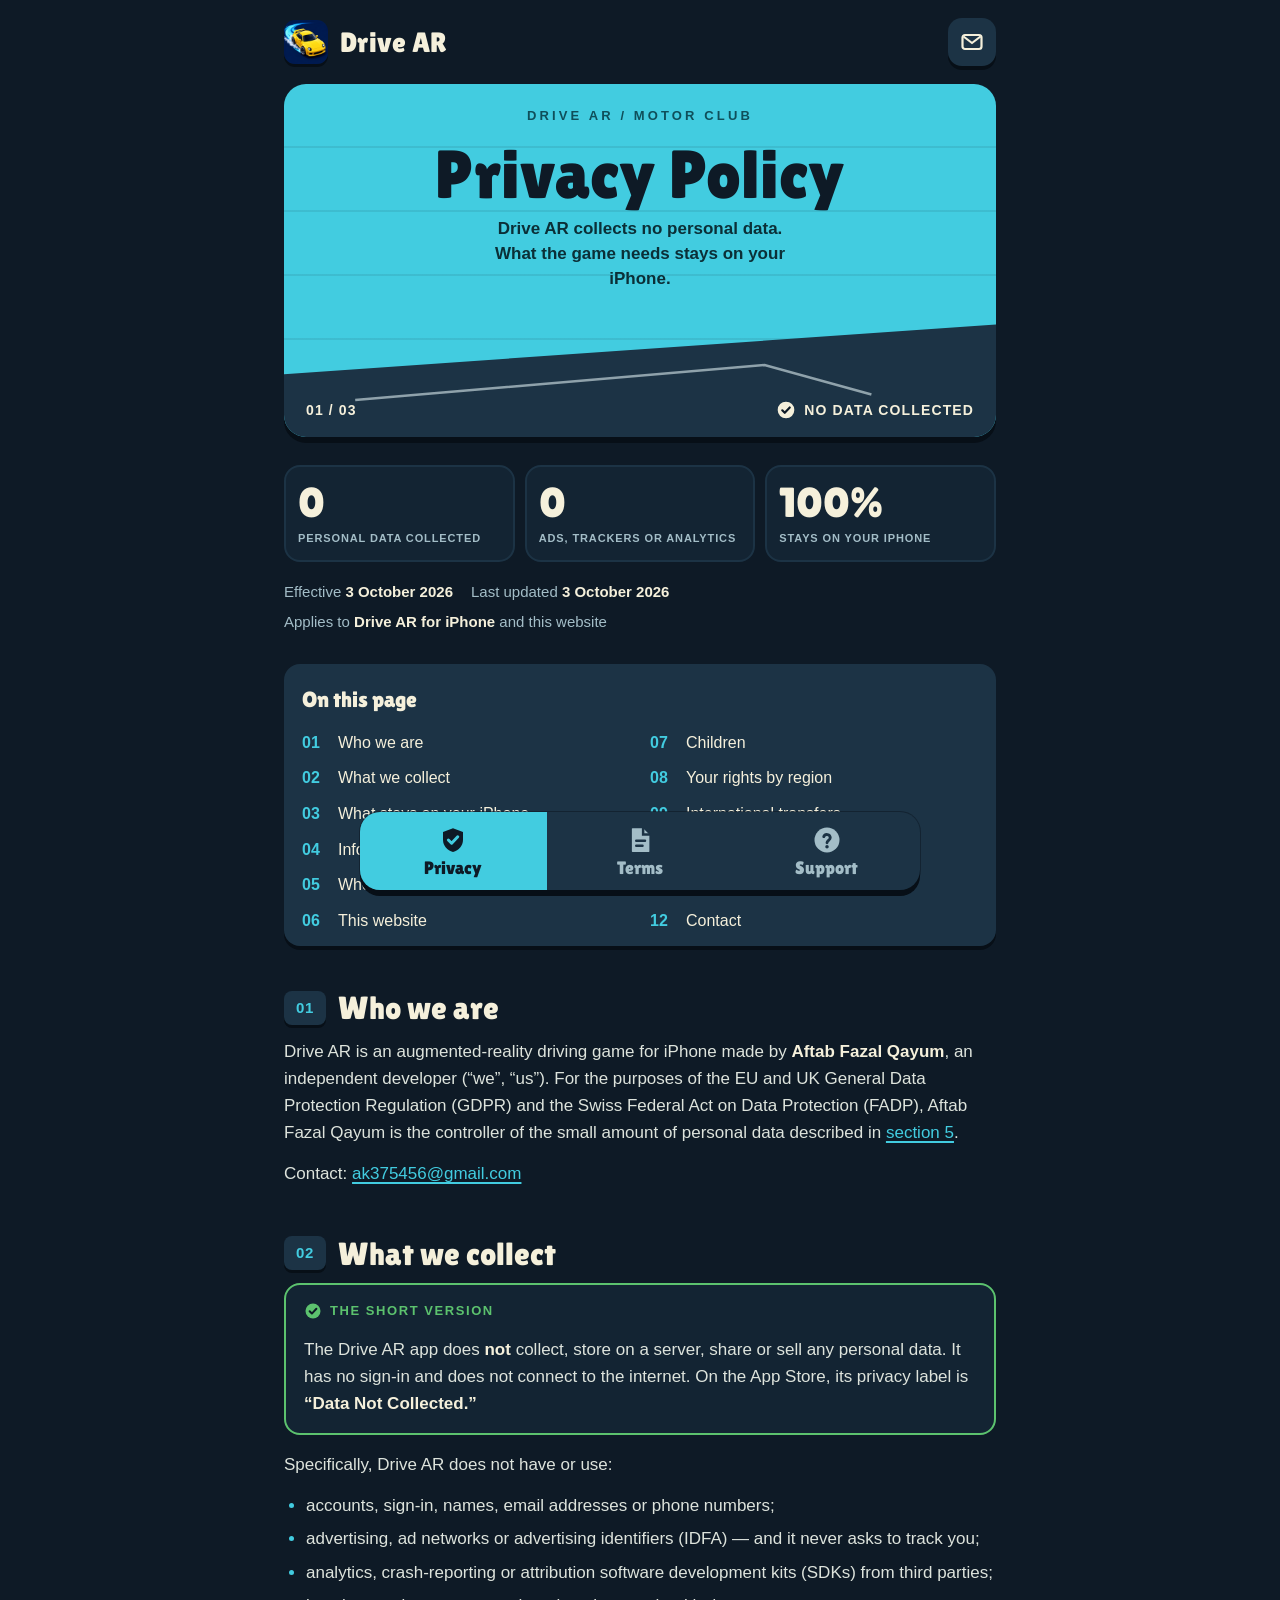
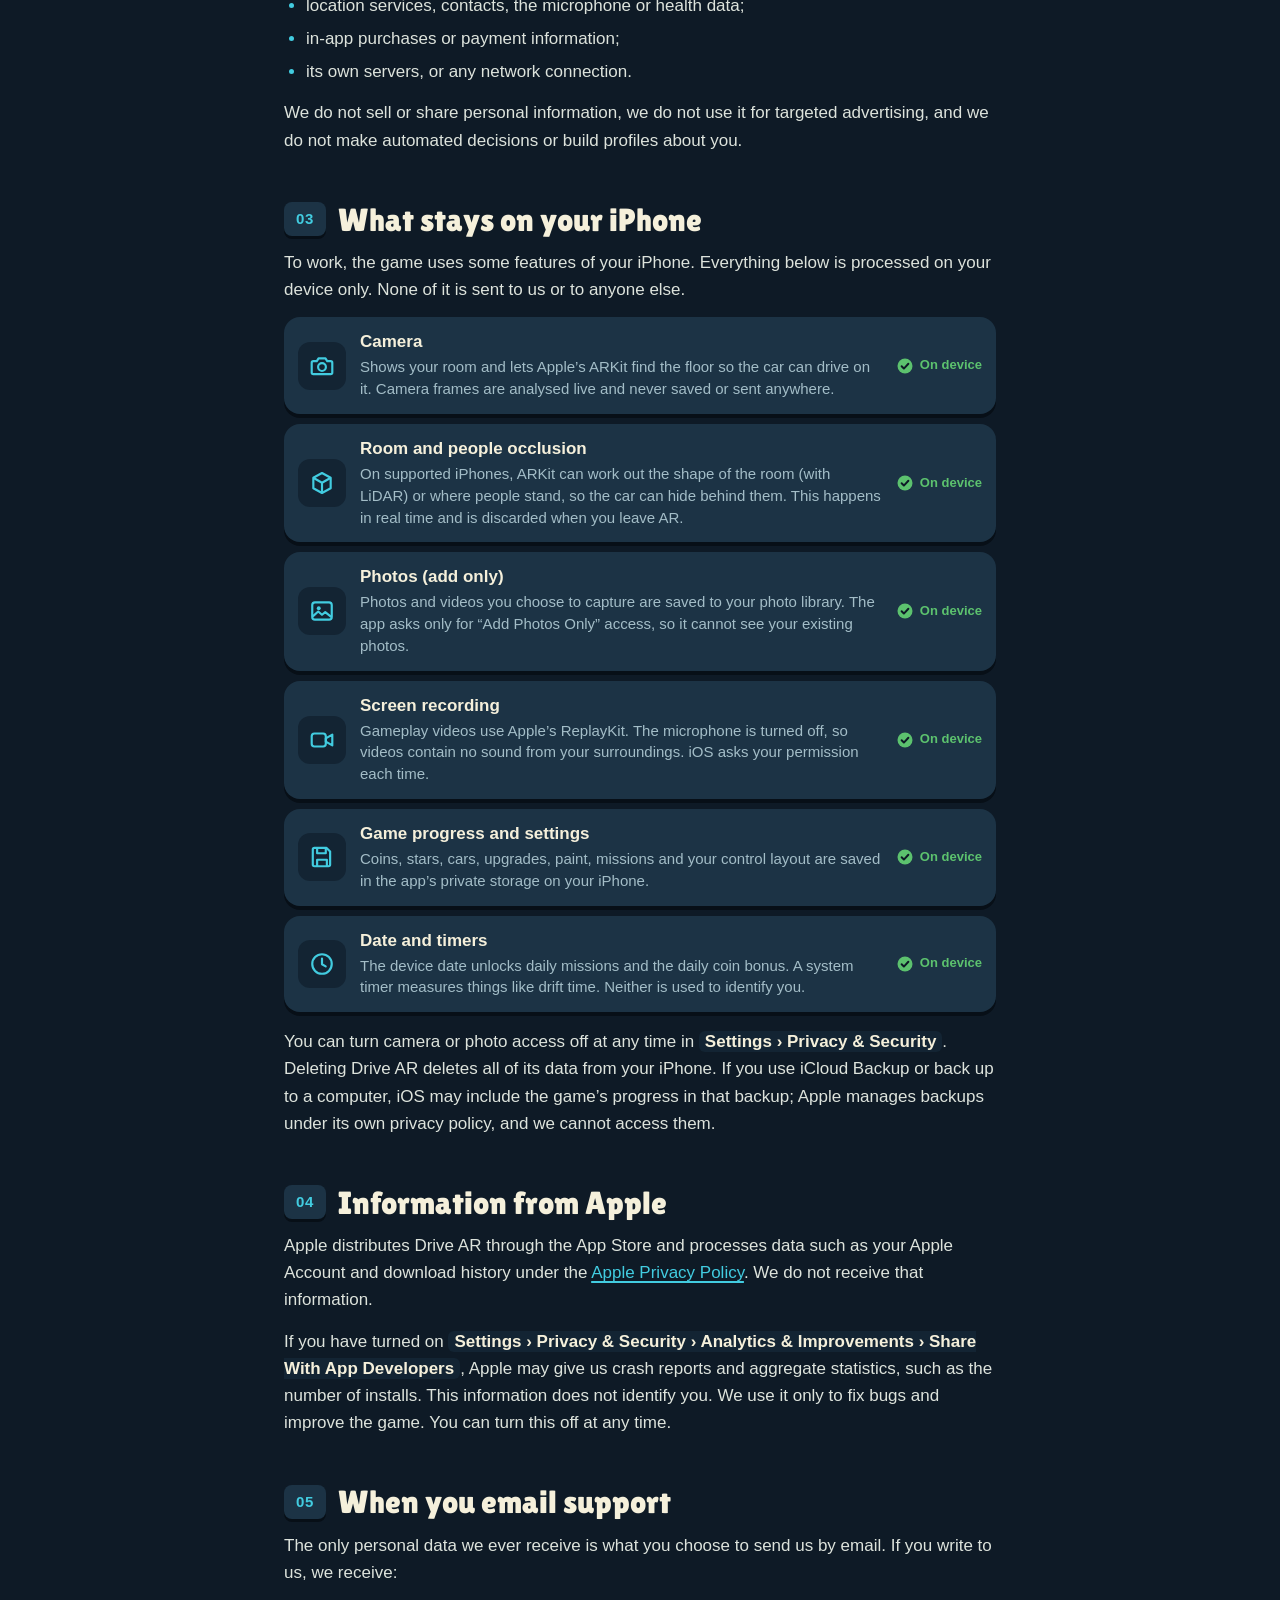
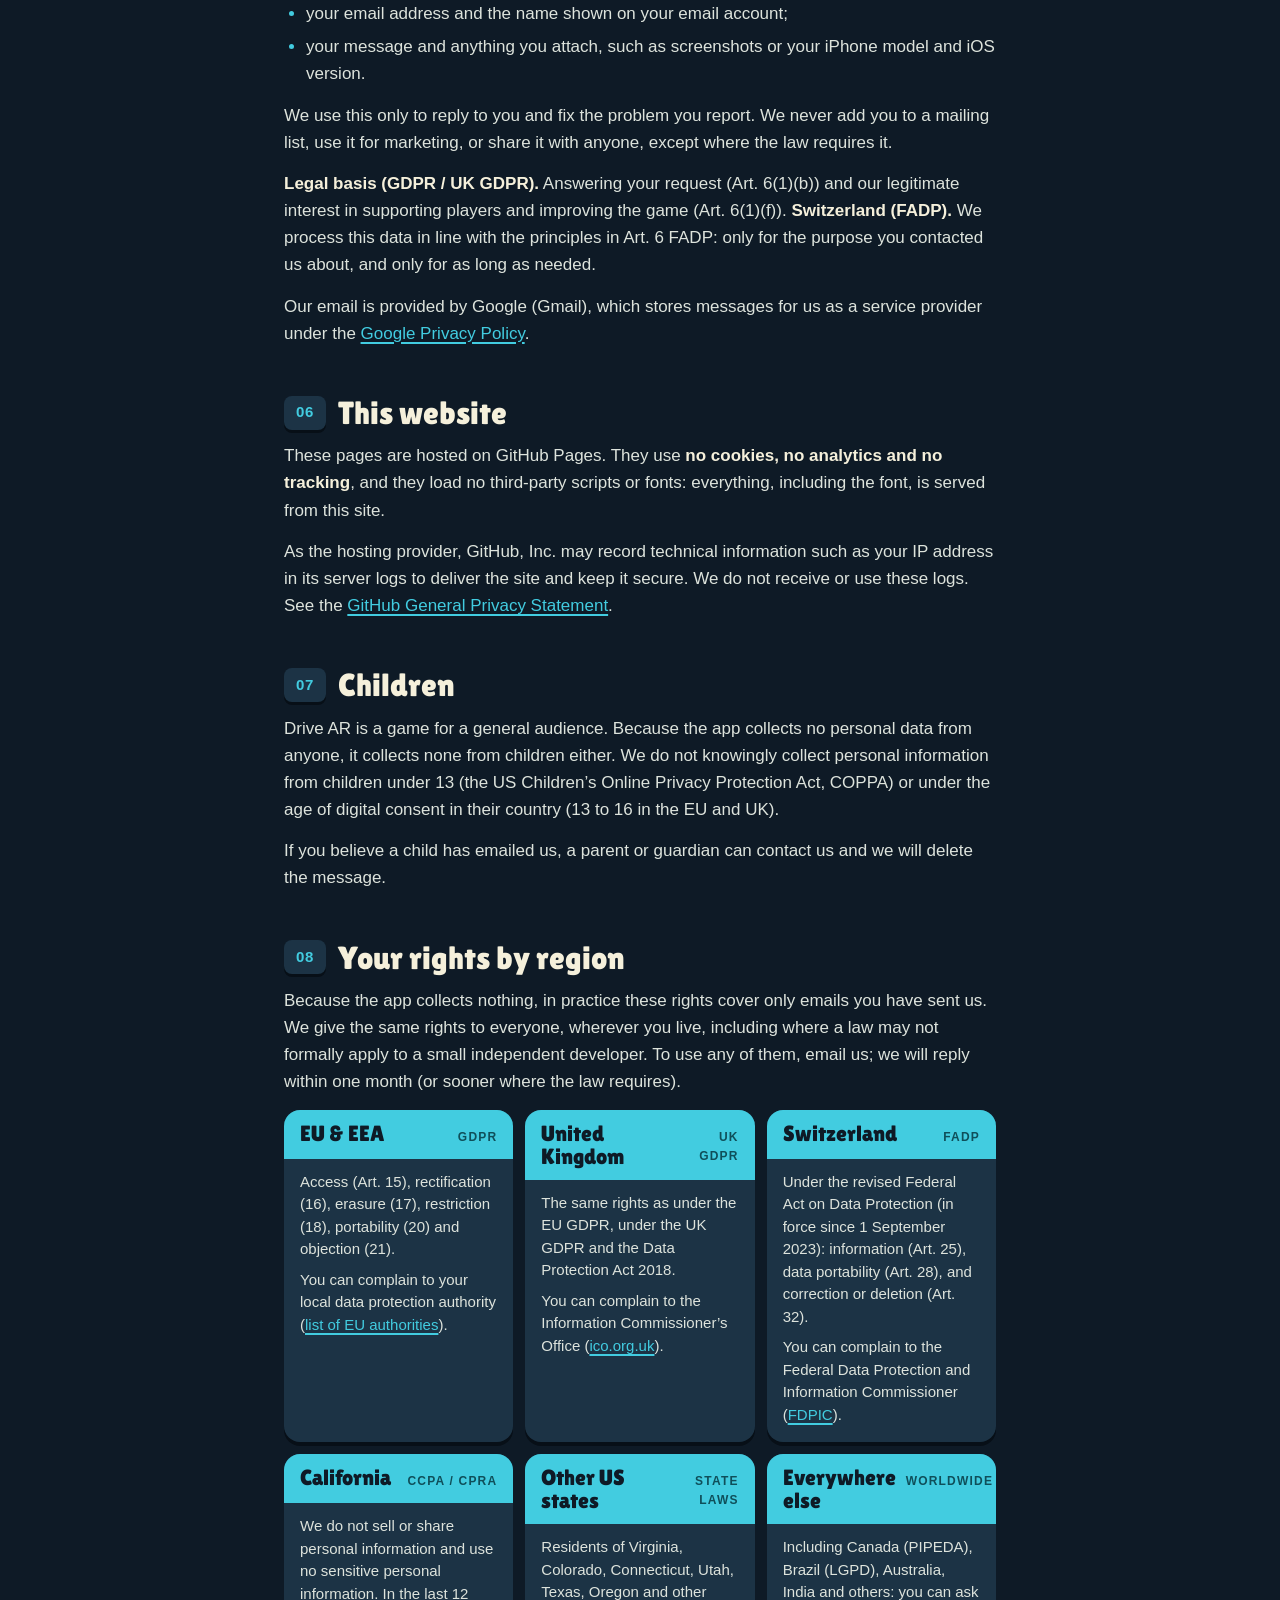
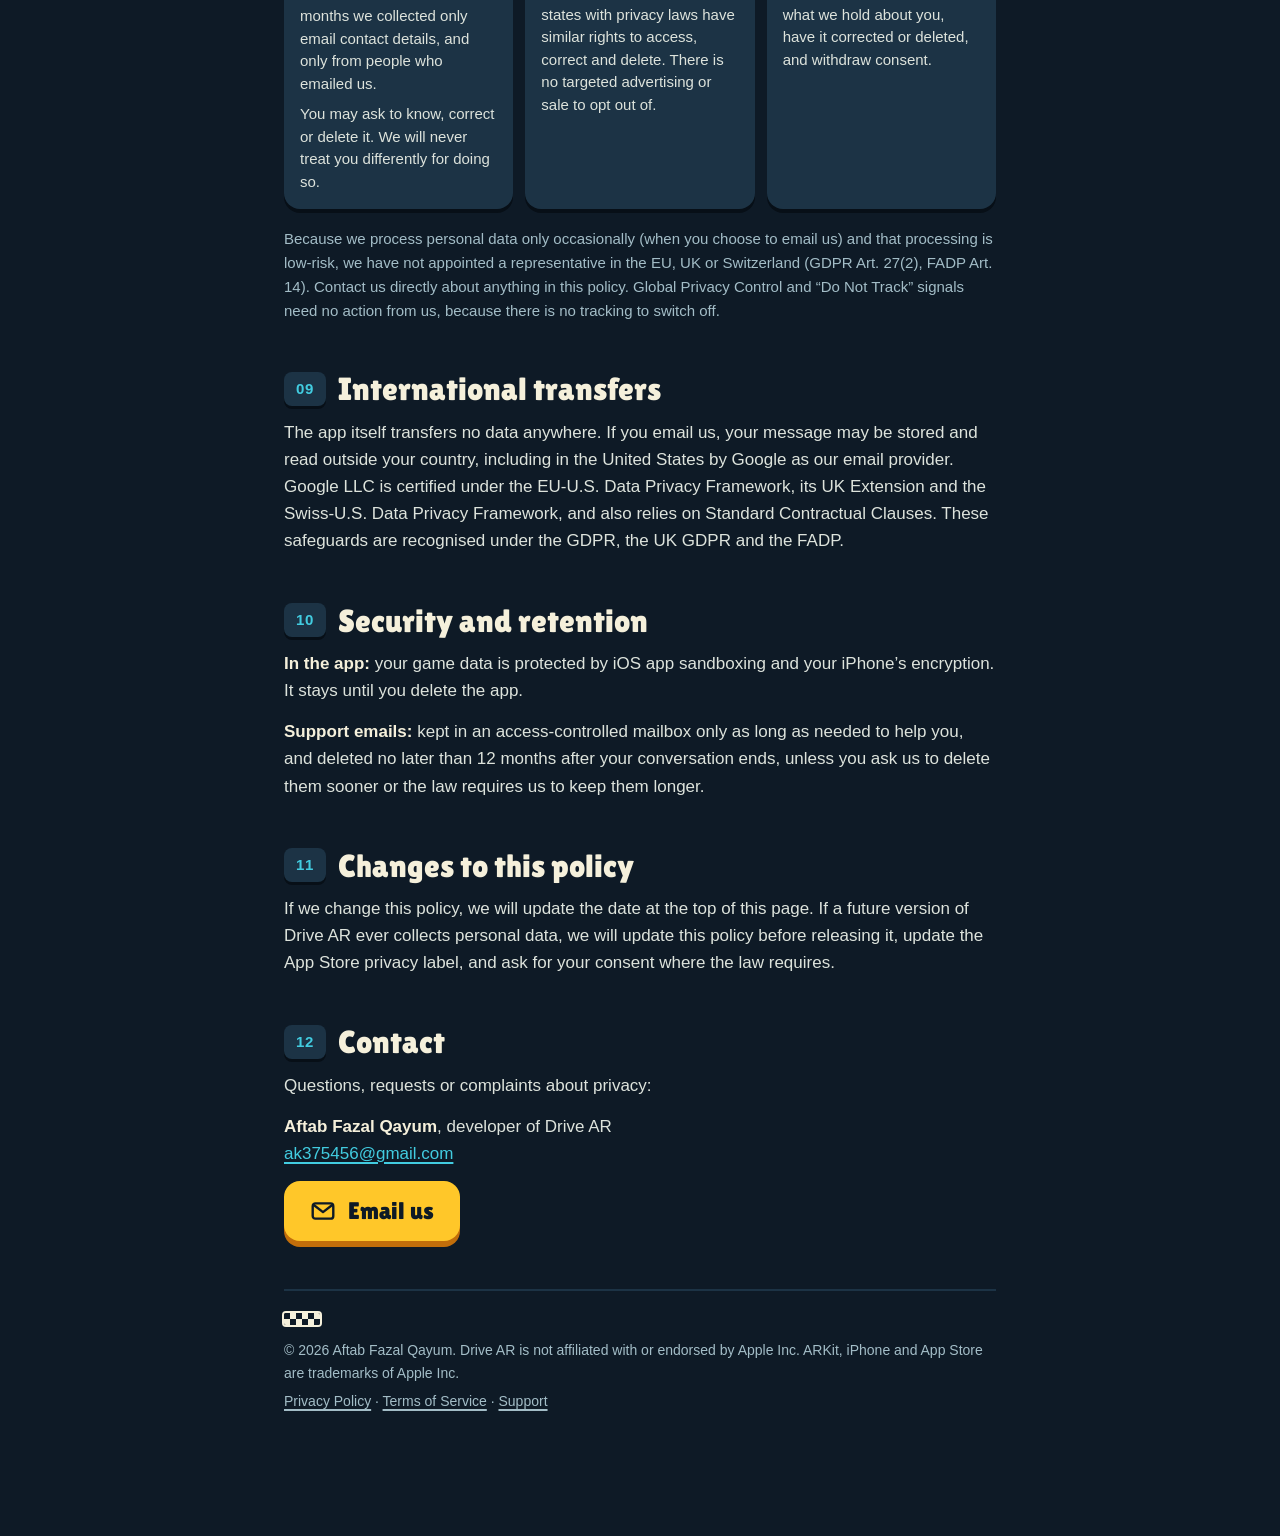
==== privacy-policy.html @ 4a896a91 "Add Drive AR privacy policy, terms of service and support pages Static GitHub Pages site styled afte" ====
<!doctype html>
<html lang="en">
<head>
  <meta charset="utf-8">
  <meta name="viewport" content="width=device-width, initial-scale=1, viewport-fit=cover">
  <title>Privacy Policy · Drive AR</title>
  <meta name="description" content="Drive AR collects no personal data. Everything the game uses — camera, progress, settings — stays on your iPhone. GDPR, UK GDPR, Swiss FADP and CCPA information inside.">
  <meta name="theme-color" content="#0e1a26">
  <meta name="color-scheme" content="dark">
  <link rel="icon" type="image/png" href="assets/favicon.png">
  <link rel="apple-touch-icon" href="assets/apple-touch-icon.png">
  <link rel="preload" href="assets/fonts/LilitaOne-Regular.ttf" as="font" type="font/ttf" crossorigin>
  <link rel="stylesheet" href="assets/style.css">
</head>
<body>
  <a class="skip" href="#main">Skip to content</a>

  <svg width="0" height="0" style="position:absolute" aria-hidden="true">
    <symbol id="i-check" viewBox="0 0 24 24"><circle cx="12" cy="12" r="10" fill="currentColor"/><path d="M7.5 12.4l3 3 6-6.4" fill="none" stroke="#0e1a26" stroke-width="2.6" stroke-linecap="round" stroke-linejoin="round"/></symbol>
    <symbol id="i-shield" viewBox="0 0 24 24"><path d="M12 2.5l8 3v6.2c0 4.7-3.3 8.7-8 9.8-4.7-1.1-8-5.1-8-9.8V5.5l8-3z" fill="currentColor"/><path d="M8.3 12l2.6 2.6 4.9-5.2" fill="none" style="stroke:var(--dock-cut, #1c3345)" stroke-width="2.4" stroke-linecap="round" stroke-linejoin="round"/></symbol>
    <symbol id="i-doc" viewBox="0 0 24 24"><path d="M6 2.5h8.5l5 5V21a.5.5 0 0 1-.5.5H6a.5.5 0 0 1-.5-.5V3a.5.5 0 0 1 .5-.5z" fill="currentColor"/><path d="M14.5 2.5v5h5M9 12.5h7M9 16.5h5" fill="none" style="stroke:var(--dock-cut, #1c3345)" stroke-width="2" stroke-linecap="round"/></symbol>
    <symbol id="i-help" viewBox="0 0 24 24"><circle cx="12" cy="12" r="10" fill="currentColor"/><path d="M9.4 9.3a2.7 2.7 0 0 1 5.2 1c0 1.8-2.6 2.3-2.6 3.9" fill="none" style="stroke:var(--dock-cut, #1c3345)" stroke-width="2.3" stroke-linecap="round"/><circle cx="12" cy="17.4" r="1.4" style="fill:var(--dock-cut, #1c3345)"/></symbol>
    <symbol id="i-mail" viewBox="0 0 24 24"><rect x="2.5" y="5" width="19" height="14" rx="2.5" fill="none" stroke="currentColor" stroke-width="2.2"/><path d="M3.5 6.5l8.5 6.5 8.5-6.5" fill="none" stroke="currentColor" stroke-width="2.2" stroke-linejoin="round"/></symbol>
    <symbol id="i-camera" viewBox="0 0 24 24"><path d="M4 7.5h3.2l1.6-2.5h6.4l1.6 2.5H20a1.5 1.5 0 0 1 1.5 1.5v9A1.5 1.5 0 0 1 20 19.5H4A1.5 1.5 0 0 1 2.5 18V9A1.5 1.5 0 0 1 4 7.5z" fill="none" stroke="currentColor" stroke-width="2" stroke-linejoin="round"/><circle cx="12" cy="13" r="3.6" fill="none" stroke="currentColor" stroke-width="2"/></symbol>
    <symbol id="i-photo" viewBox="0 0 24 24"><rect x="3" y="4" width="18" height="16" rx="2.5" fill="none" stroke="currentColor" stroke-width="2"/><circle cx="9" cy="9.5" r="1.8" fill="currentColor"/><path d="M3.5 17l5-4.5 3.5 3 3-2.5 5.5 4.5" fill="none" stroke="currentColor" stroke-width="2" stroke-linejoin="round"/></symbol>
    <symbol id="i-video" viewBox="0 0 24 24"><rect x="2.5" y="6" width="13" height="12" rx="2.5" fill="none" stroke="currentColor" stroke-width="2"/><path d="M15.5 10.5l6-3.5v10l-6-3.5z" fill="none" stroke="currentColor" stroke-width="2" stroke-linejoin="round"/></symbol>
    <symbol id="i-save" viewBox="0 0 24 24"><path d="M5 3.5h11l3.5 3.5V19a1.5 1.5 0 0 1-1.5 1.5H5A1.5 1.5 0 0 1 3.5 19V5A1.5 1.5 0 0 1 5 3.5z" fill="none" stroke="currentColor" stroke-width="2" stroke-linejoin="round"/><path d="M7.5 3.5v5h8v-5M7.5 20.5v-6h9v6" fill="none" stroke="currentColor" stroke-width="2" stroke-linejoin="round"/></symbol>
    <symbol id="i-clock" viewBox="0 0 24 24"><circle cx="12" cy="12" r="9" fill="none" stroke="currentColor" stroke-width="2"/><path d="M12 7v5.2l3.4 2" fill="none" stroke="currentColor" stroke-width="2" stroke-linecap="round" stroke-linejoin="round"/></symbol>
    <symbol id="i-cube" viewBox="0 0 24 24"><path d="M12 2.8l8 4.4v9.6l-8 4.4-8-4.4V7.2z" fill="none" stroke="currentColor" stroke-width="2" stroke-linejoin="round"/><path d="M4.3 7.4L12 11.8l7.7-4.4M12 11.8v9.2" fill="none" stroke="currentColor" stroke-width="2" stroke-linejoin="round"/></symbol>
    <symbol id="i-home" viewBox="0 0 24 24"><path d="M3.5 11L12 4l8.5 7M6 9.5V20h4.5v-5.5h3V20H18V9.5" fill="none" stroke="currentColor" stroke-width="2.2" stroke-linecap="round" stroke-linejoin="round"/></symbol>
  </svg>

  <header class="wrap top">
    <a class="brand" href="./" aria-label="Drive AR home">
      <img src="assets/app-icon.png" alt="" width="44" height="44">
      <span>Drive AR</span>
    </a>
    <a class="top-btn" href="support.html#contact" aria-label="Email support">
      <svg aria-hidden="true"><use href="#i-mail"/></svg>
    </a>
  </header>

  <main id="main" class="wrap">
    <section class="stage" aria-labelledby="page-title">
      <div class="stage-body">
        <p class="pit-label">Drive AR / Motor Club</p>
        <h1 id="page-title">Privacy Policy</h1>
        <p class="lede">Drive AR collects no personal data. What the game needs stays on your iPhone.</p>
      </div>
      <div class="road">
        <svg viewBox="0 0 400 130" preserveAspectRatio="none" aria-hidden="true">
          <polygon points="0,62 400,8 400,130 0,130" fill="#1c3345"/>
          <polyline points="40,90 270,52 330,84" fill="none" stroke="#8fa2ab" stroke-width="2.5" vector-effect="non-scaling-stroke"/>
        </svg>
        <div class="road-foot">
          <span>01 / 03</span>
          <span class="badge"><svg aria-hidden="true" style="color:var(--paper)"><use href="#i-check"/></svg>No data collected</span>
        </div>
      </div>
    </section>

    <div class="stats" role="list">
      <div class="stat" role="listitem"><b>0</b><span>Personal data collected</span></div>
      <div class="stat" role="listitem"><b>0</b><span>Ads, trackers or analytics</span></div>
      <div class="stat" role="listitem"><b>100%</b><span>Stays on your iPhone</span></div>
    </div>

    <ul class="meta">
      <li>Effective <b>3 October 2026</b></li>
      <li>Last updated <b>3 October 2026</b></li>
      <li>Applies to <b>Drive AR for iPhone</b> and this website</li>
    </ul>

    <nav class="toc" aria-labelledby="toc-title">
      <h2 id="toc-title">On this page</h2>
      <ol>
        <li><a href="#who"><span>01</span>Who we are</a></li>
        <li><a href="#collect"><span>02</span>What we collect</a></li>
        <li><a href="#device"><span>03</span>What stays on your iPhone</a></li>
        <li><a href="#apple"><span>04</span>Information from Apple</a></li>
        <li><a href="#email"><span>05</span>When you email support</a></li>
        <li><a href="#website"><span>06</span>This website</a></li>
        <li><a href="#children"><span>07</span>Children</a></li>
        <li><a href="#rights"><span>08</span>Your rights by region</a></li>
        <li><a href="#transfers"><span>09</span>International transfers</a></li>
        <li><a href="#security"><span>10</span>Security and retention</a></li>
        <li><a href="#changes"><span>11</span>Changes to this policy</a></li>
        <li><a href="#contact"><span>12</span>Contact</a></li>
      </ol>
    </nav>

    <article class="doc">
      <section id="who">
        <h2><span class="num">01</span>Who we are</h2>
        <p>Drive AR is an augmented-reality driving game for iPhone made by <strong>Aftab Fazal Qayum</strong>, an independent developer (“we”, “us”). For the purposes of the EU and UK General Data Protection Regulation (GDPR) and the Swiss Federal Act on Data Protection (FADP), Aftab Fazal Qayum is the controller of the small amount of personal data described in <a href="#email">section 5</a>.</p>
        <p>Contact: <a href="mailto:ak375456@gmail.com">ak375456@gmail.com</a></p>
      </section>

      <section id="collect">
        <h2><span class="num">02</span>What we collect</h2>
        <div class="note go">
          <p class="note-title"><svg aria-hidden="true"><use href="#i-check"/></svg>The short version</p>
          <p>The Drive AR app does <strong>not</strong> collect, store on a server, share or sell any personal data. It has no sign-in and does not connect to the internet. On the App Store, its privacy label is <strong>“Data Not Collected.”</strong></p>
        </div>
        <p>Specifically, Drive AR does not have or use:</p>
        <ul>
          <li>accounts, sign-in, names, email addresses or phone numbers;</li>
          <li>advertising, ad networks or advertising identifiers (IDFA) — and it never asks to track you;</li>
          <li>analytics, crash-reporting or attribution software development kits (SDKs) from third parties;</li>
          <li>location services, contacts, the microphone or health data;</li>
          <li>in-app purchases or payment information;</li>
          <li>its own servers, or any network connection.</li>
        </ul>
        <p>We do not sell or share personal information, we do not use it for targeted advertising, and we do not make automated decisions or build profiles about you.</p>
      </section>

      <section id="device">
        <h2><span class="num">03</span>What stays on your iPhone</h2>
        <p>To work, the game uses some features of your iPhone. Everything below is processed on your device only. None of it is sent to us or to anyone else.</p>
        <ul class="rows">
          <li class="row">
            <span class="row-icon"><svg aria-hidden="true"><use href="#i-camera"/></svg></span>
            <span class="row-text"><b>Camera</b><span>Shows your room and lets Apple’s ARKit find the floor so the car can drive on it. Camera frames are analysed live and never saved or sent anywhere.</span></span>
            <span class="chip"><svg aria-hidden="true"><use href="#i-check"/></svg>On device</span>
          </li>
          <li class="row">
            <span class="row-icon"><svg aria-hidden="true"><use href="#i-cube"/></svg></span>
            <span class="row-text"><b>Room and people occlusion</b><span>On supported iPhones, ARKit can work out the shape of the room (with LiDAR) or where people stand, so the car can hide behind them. This happens in real time and is discarded when you leave AR.</span></span>
            <span class="chip"><svg aria-hidden="true"><use href="#i-check"/></svg>On device</span>
          </li>
          <li class="row">
            <span class="row-icon"><svg aria-hidden="true"><use href="#i-photo"/></svg></span>
            <span class="row-text"><b>Photos (add only)</b><span>Photos and videos you choose to capture are saved to your photo library. The app asks only for “Add Photos Only” access, so it cannot see your existing photos.</span></span>
            <span class="chip"><svg aria-hidden="true"><use href="#i-check"/></svg>On device</span>
          </li>
          <li class="row">
            <span class="row-icon"><svg aria-hidden="true"><use href="#i-video"/></svg></span>
            <span class="row-text"><b>Screen recording</b><span>Gameplay videos use Apple’s ReplayKit. The microphone is turned off, so videos contain no sound from your surroundings. iOS asks your permission each time.</span></span>
            <span class="chip"><svg aria-hidden="true"><use href="#i-check"/></svg>On device</span>
          </li>
          <li class="row">
            <span class="row-icon"><svg aria-hidden="true"><use href="#i-save"/></svg></span>
            <span class="row-text"><b>Game progress and settings</b><span>Coins, stars, cars, upgrades, paint, missions and your control layout are saved in the app’s private storage on your iPhone.</span></span>
            <span class="chip"><svg aria-hidden="true"><use href="#i-check"/></svg>On device</span>
          </li>
          <li class="row">
            <span class="row-icon"><svg aria-hidden="true"><use href="#i-clock"/></svg></span>
            <span class="row-text"><b>Date and timers</b><span>The device date unlocks daily missions and the daily coin bonus. A system timer measures things like drift time. Neither is used to identify you.</span></span>
            <span class="chip"><svg aria-hidden="true"><use href="#i-check"/></svg>On device</span>
          </li>
        </ul>
        <p>You can turn camera or photo access off at any time in <span class="path">Settings › Privacy &amp; Security</span>. Deleting Drive AR deletes all of its data from your iPhone. If you use iCloud Backup or back up to a computer, iOS may include the game’s progress in that backup; Apple manages backups under its own privacy policy, and we cannot access them.</p>
      </section>

      <section id="apple">
        <h2><span class="num">04</span>Information from Apple</h2>
        <p>Apple distributes Drive AR through the App Store and processes data such as your Apple Account and download history under the <a href="https://www.apple.com/legal/privacy/" rel="noopener">Apple Privacy Policy</a>. We do not receive that information.</p>
        <p>If you have turned on <span class="path">Settings › Privacy &amp; Security › Analytics &amp; Improvements › Share With App Developers</span>, Apple may give us crash reports and aggregate statistics, such as the number of installs. This information does not identify you. We use it only to fix bugs and improve the game. You can turn this off at any time.</p>
      </section>

      <section id="email">
        <h2><span class="num">05</span>When you email support</h2>
        <p>The only personal data we ever receive is what you choose to send us by email. If you write to us, we receive:</p>
        <ul>
          <li>your email address and the name shown on your email account;</li>
          <li>your message and anything you attach, such as screenshots or your iPhone model and iOS version.</li>
        </ul>
        <p>We use this only to reply to you and fix the problem you report. We never add you to a mailing list, use it for marketing, or share it with anyone, except where the law requires it.</p>
        <p><strong>Legal basis (GDPR / UK GDPR).</strong> Answering your request (Art. 6(1)(b)) and our legitimate interest in supporting players and improving the game (Art. 6(1)(f)). <strong>Switzerland (FADP).</strong> We process this data in line with the principles in Art. 6 FADP: only for the purpose you contacted us about, and only for as long as needed.</p>
        <p>Our email is provided by Google (Gmail), which stores messages for us as a service provider under the <a href="https://policies.google.com/privacy" rel="noopener">Google Privacy Policy</a>.</p>
      </section>

      <section id="website">
        <h2><span class="num">06</span>This website</h2>
        <p>These pages are hosted on GitHub Pages. They use <strong>no cookies, no analytics and no tracking</strong>, and they load no third-party scripts or fonts: everything, including the font, is served from this site.</p>
        <p>As the hosting provider, GitHub, Inc. may record technical information such as your IP address in its server logs to deliver the site and keep it secure. We do not receive or use these logs. See the <a href="https://docs.github.com/en/site-policy/privacy-policies/github-general-privacy-statement" rel="noopener">GitHub General Privacy Statement</a>.</p>
      </section>

      <section id="children">
        <h2><span class="num">07</span>Children</h2>
        <p>Drive AR is a game for a general audience. Because the app collects no personal data from anyone, it collects none from children either. We do not knowingly collect personal information from children under 13 (the US Children’s Online Privacy Protection Act, COPPA) or under the age of digital consent in their country (13 to 16 in the EU and UK).</p>
        <p>If you believe a child has emailed us, a parent or guardian can contact us and we will delete the message.</p>
      </section>

      <section id="rights">
        <h2><span class="num">08</span>Your rights by region</h2>
        <p>Because the app collects nothing, in practice these rights cover only emails you have sent us. We give the same rights to everyone, wherever you live, including where a law may not formally apply to a small independent developer. To use any of them, email us; we will reply within one month (or sooner where the law requires).</p>

        <div class="laws">
          <div class="law">
            <div class="law-head"><b>EU &amp; EEA</b><span>GDPR</span></div>
            <div class="law-body">
              <p>Access (Art. 15), rectification (16), erasure (17), restriction (18), portability (20) and objection (21).</p>
              <p>You can complain to your local data protection authority (<a href="https://www.edpb.europa.eu/about-edpb/about-edpb/members_en" rel="noopener">list of EU authorities</a>).</p>
            </div>
          </div>
          <div class="law">
            <div class="law-head"><b>United Kingdom</b><span>UK GDPR</span></div>
            <div class="law-body">
              <p>The same rights as under the EU GDPR, under the UK GDPR and the Data Protection Act 2018.</p>
              <p>You can complain to the Information Commissioner’s Office (<a href="https://ico.org.uk/make-a-complaint/" rel="noopener">ico.org.uk</a>).</p>
            </div>
          </div>
          <div class="law">
            <div class="law-head"><b>Switzerland</b><span>FADP</span></div>
            <div class="law-body">
              <p>Under the revised Federal Act on Data Protection (in force since 1 September 2023): information (Art. 25), data portability (Art. 28), and correction or deletion (Art. 32).</p>
              <p>You can complain to the Federal Data Protection and Information Commissioner (<a href="https://www.edoeb.admin.ch/" rel="noopener">FDPIC</a>).</p>
            </div>
          </div>
          <div class="law">
            <div class="law-head"><b>California</b><span>CCPA / CPRA</span></div>
            <div class="law-body">
              <p>We do not sell or share personal information and use no sensitive personal information. In the last 12 months we collected only email contact details, and only from people who emailed us.</p>
              <p>You may ask to know, correct or delete it. We will never treat you differently for doing so.</p>
            </div>
          </div>
          <div class="law">
            <div class="law-head"><b>Other US states</b><span>State laws</span></div>
            <div class="law-body">
              <p>Residents of Virginia, Colorado, Connecticut, Utah, Texas, Oregon and other states with privacy laws have similar rights to access, correct and delete. There is no targeted advertising or sale to opt out of.</p>
            </div>
          </div>
          <div class="law">
            <div class="law-head"><b>Everywhere else</b><span>Worldwide</span></div>
            <div class="law-body">
              <p>Including Canada (PIPEDA), Brazil (LGPD), Australia, India and others: you can ask what we hold about you, have it corrected or deleted, and withdraw consent.</p>
            </div>
          </div>
        </div>

        <p class="small">Because we process personal data only occasionally (when you choose to email us) and that processing is low-risk, we have not appointed a representative in the EU, UK or Switzerland (GDPR Art. 27(2), FADP Art. 14). Contact us directly about anything in this policy. Global Privacy Control and “Do Not Track” signals need no action from us, because there is no tracking to switch off.</p>
      </section>

      <section id="transfers">
        <h2><span class="num">09</span>International transfers</h2>
        <p>The app itself transfers no data anywhere. If you email us, your message may be stored and read outside your country, including in the United States by Google as our email provider. Google LLC is certified under the EU-U.S. Data Privacy Framework, its UK Extension and the Swiss-U.S. Data Privacy Framework, and also relies on Standard Contractual Clauses. These safeguards are recognised under the GDPR, the UK GDPR and the FADP.</p>
      </section>

      <section id="security">
        <h2><span class="num">10</span>Security and retention</h2>
        <p><strong>In the app:</strong> your game data is protected by iOS app sandboxing and your iPhone’s encryption. It stays until you delete the app.</p>
        <p><strong>Support emails:</strong> kept in an access-controlled mailbox only as long as needed to help you, and deleted no later than 12 months after your conversation ends, unless you ask us to delete them sooner or the law requires us to keep them longer.</p>
      </section>

      <section id="changes">
        <h2><span class="num">11</span>Changes to this policy</h2>
        <p>If we change this policy, we will update the date at the top of this page. If a future version of Drive AR ever collects personal data, we will update this policy before releasing it, update the App Store privacy label, and ask for your consent where the law requires.</p>
      </section>

      <section id="contact">
        <h2><span class="num">12</span>Contact</h2>
        <p>Questions, requests or complaints about privacy:</p>
        <p><strong>Aftab Fazal Qayum</strong>, developer of Drive AR<br>
          <a href="mailto:ak375456@gmail.com?subject=Drive%20AR%20privacy%20request">ak375456@gmail.com</a></p>
        <p><a class="btn btn-drive" href="mailto:ak375456@gmail.com?subject=Drive%20AR%20privacy%20request"><svg aria-hidden="true"><use href="#i-mail"/></svg>Email us</a></p>
      </section>
    </article>

    <footer class="foot">
      <div class="finish" aria-hidden="true"></div>
      <p>© 2026 Aftab Fazal Qayum. Drive AR is not affiliated with or endorsed by Apple Inc. ARKit, iPhone and App Store are trademarks of Apple Inc.</p>
      <p><a href="privacy-policy.html">Privacy Policy</a> · <a href="terms-of-service.html">Terms of Service</a> · <a href="support.html">Support</a></p>
    </footer>
  </main>

  <nav class="dock" aria-label="Pages">
    <a href="privacy-policy.html" aria-current="page"><svg aria-hidden="true"><use href="#i-shield"/></svg>Privacy</a>
    <a href="terms-of-service.html"><svg aria-hidden="true"><use href="#i-doc"/></svg>Terms</a>
    <a href="support.html"><svg aria-hidden="true"><use href="#i-help"/></svg>Support</a>
  </nav>
</body>
</html>
---- assets/style.css ----
/* Drive AR — legal & support pages.
   Colours mirror the game's GarageStudio palette; Lilita One is the game's display face. */

@font-face {
  font-family: "Lilita One";
  src: url("fonts/LilitaOne-Regular.ttf") format("truetype");
  font-weight: 400;
  font-style: normal;
  font-display: swap;
}

:root {
  color-scheme: dark;

  --asphalt: #0e1a26;      /* GarageStudio.midnight */
  --bay: #132433;          /* GarageStudio.deepIndigo */
  --panel: #1c3345;        /* GarageStudio.indigo */
  --panel-edge: #284a62;
  --drop: #070f17;         /* short directional shadow */
  --paper: #f5f0db;        /* GarageStudio.paper */
  --muted: #a3bdc7;        /* GarageStudio.muted */
  --yellow: #ffc729;       /* GarageStudio.amberTop */
  --yellow-deep: #c26e0a;  /* GarageStudio.amberBottom */
  --cyan: #42cce0;         /* GarageStudio.neon */
  --cyan-deep: #1d8898;
  --cyan-ink: #0f4f5a;
  --green: #5cc26e;        /* GarageStudio.success */

  --display: "Lilita One", "Arial Rounded MT Bold", system-ui, sans-serif;
  --text: -apple-system, BlinkMacSystemFont, "SF Pro Text", "Segoe UI", Roboto,
    "Helvetica Neue", Arial, sans-serif;

  --r-sm: 10px;
  --r-md: 16px;
  --r-lg: 22px;

  --dock-h: 78px;
  --gutter: 16px;
}

*,
*::before,
*::after {
  box-sizing: border-box;
}

html {
  -webkit-text-size-adjust: 100%;
  text-size-adjust: 100%;
  scroll-behavior: smooth;
  scroll-padding-top: 16px;
}

body {
  margin: 0;
  background: var(--asphalt);
  color: var(--paper);
  font-family: var(--text);
  font-size: 17px;
  line-height: 1.6;
  -webkit-font-smoothing: antialiased;
  padding-bottom: calc(var(--dock-h) + 40px + env(safe-area-inset-bottom));
  overflow-x: hidden;
}

img,
svg {
  display: block;
  max-width: 100%;
}

a {
  color: var(--cyan);
  text-decoration-thickness: 1.5px;
  text-underline-offset: 3px;
}

a:hover {
  color: var(--paper);
}

:focus-visible {
  outline: 3px solid var(--cyan);
  outline-offset: 3px;
  border-radius: 6px;
}

strong {
  color: var(--paper);
  font-weight: 700;
}

.skip {
  position: absolute;
  left: 16px;
  top: -60px;
  z-index: 50;
  background: var(--yellow);
  color: var(--asphalt);
  font-weight: 700;
  padding: 10px 14px;
  border-radius: var(--r-sm);
  text-decoration: none;
}

.skip:focus {
  top: 12px;
}

.wrap {
  width: 100%;
  max-width: 760px;
  margin: 0 auto;
  padding: 0 var(--gutter);
}

@media (min-width: 600px) {
  :root {
    --gutter: 24px;
  }
}

/* ---------- Header ---------- */

.top {
  display: flex;
  align-items: center;
  justify-content: space-between;
  gap: 12px;
  padding-top: calc(18px + env(safe-area-inset-top));
  padding-bottom: 18px;
}

.brand {
  display: flex;
  align-items: center;
  gap: 12px;
  color: var(--paper);
  text-decoration: none;
}

.brand img {
  width: 44px;
  height: 44px;
  border-radius: 11px;
  box-shadow: 0 3px 0 var(--drop);
}

.brand span {
  font-family: var(--display);
  font-size: 28px;
  line-height: 1;
  letter-spacing: 0.01em;
}

.top-btn {
  display: inline-grid;
  place-items: center;
  width: 48px;
  height: 48px;
  border-radius: 14px;
  background: var(--panel);
  color: var(--paper);
  box-shadow: 0 4px 0 var(--drop);
  transition: transform 0.08s ease, box-shadow 0.08s ease;
}

.top-btn:hover {
  color: var(--cyan);
}

.top-btn:active {
  transform: translateY(3px);
  box-shadow: 0 1px 0 var(--drop);
}

.top-btn svg {
  width: 24px;
  height: 24px;
}

/* ---------- Stage (hero) — echoes the garage turntable card ---------- */

.stage {
  position: relative;
  overflow: hidden;
  border-radius: var(--r-lg);
  background: var(--cyan);
  color: var(--asphalt);
  box-shadow: 0 6px 0 var(--drop);
  isolation: isolate;
}

.stage::before {
  /* the faint wall lines in the garage bay */
  content: "";
  position: absolute;
  inset: 0;
  z-index: -1;
  background: repeating-linear-gradient(
    to bottom,
    transparent 0 62px,
    rgba(14, 26, 38, 0.09) 62px 64px
  );
}

.stage-body {
  padding: 22px 22px 0;
  text-align: center;
}

.pit-label {
  margin: 0;
  font-weight: 800;
  font-size: 13px;
  letter-spacing: 0.24em;
  text-transform: uppercase;
  color: var(--cyan-ink);
}

.stage h1 {
  margin: 14px 0 6px;
  font-family: var(--display);
  font-weight: 400;
  font-size: clamp(42px, 11vw, 68px);
  line-height: 0.98;
  color: var(--asphalt);
}

.stage .lede {
  max-width: 34ch;
  margin: 10px auto 0;
  font-size: 17px;
  line-height: 1.45;
  font-weight: 600;
  color: #0b2f37;
}

.road {
  position: relative;
  margin-top: 26px;
  height: 120px;
}

.road > svg {
  position: absolute;
  inset: 0;
  width: 100%;
  height: 100%;
}

.road-foot {
  position: absolute;
  left: 22px;
  right: 22px;
  bottom: 16px;
  display: flex;
  justify-content: space-between;
  align-items: center;
  gap: 12px;
  color: var(--paper);
  font-weight: 800;
  font-size: 14px;
  letter-spacing: 0.08em;
  text-transform: uppercase;
  font-variant-numeric: tabular-nums;
}

.road-foot > span:first-child {
  white-space: nowrap;
}

.badge {
  display: inline-flex;
  align-items: center;
  gap: 8px;
  text-align: right;
}

.badge svg {
  width: 20px;
  height: 20px;
  flex: none;
}

/* ---------- Big numbers (like EST. TOP SPEED) ---------- */

.stats {
  display: grid;
  grid-template-columns: repeat(3, 1fr);
  gap: 10px;
  margin: 28px 0 8px;
}

.stat {
  padding: 14px 12px;
  border-radius: var(--r-md);
  background: var(--bay);
  border: 2px solid var(--panel);
}

.stat b {
  display: block;
  font-family: var(--display);
  font-weight: 400;
  font-size: clamp(30px, 8vw, 42px);
  line-height: 1;
  color: var(--paper);
  font-variant-numeric: tabular-nums;
}

.stat span {
  display: block;
  margin-top: 8px;
  font-size: 11px;
  line-height: 1.3;
  font-weight: 800;
  letter-spacing: 0.08em;
  text-transform: uppercase;
  color: var(--muted);
}

@media (max-width: 330px) {
  .stats {
    grid-template-columns: 1fr;
  }
}

/* ---------- Meta strip ---------- */

.meta {
  display: flex;
  flex-wrap: wrap;
  gap: 6px 18px;
  margin: 18px 0 0;
  padding: 0;
  list-style: none;
  color: var(--muted);
  font-size: 15px;
}

.meta b {
  color: var(--paper);
  font-weight: 700;
}

/* ---------- Contents panel ---------- */

.toc {
  margin: 30px 0 10px;
  padding: 18px 18px 8px;
  border-radius: var(--r-md);
  background: var(--panel);
  box-shadow: 0 4px 0 var(--drop);
}

.toc h2 {
  margin: 0 0 8px;
  font-family: var(--display);
  font-weight: 400;
  font-size: 22px;
}

.toc ol {
  margin: 0;
  padding: 0;
  list-style: none;
  columns: 2 220px;
  column-gap: 20px;
}

.toc li {
  break-inside: avoid;
}

.toc a {
  display: flex;
  gap: 10px;
  padding: 7px 0;
  color: var(--paper);
  text-decoration: none;
  font-size: 16px;
  line-height: 1.35;
}

.toc a:hover {
  color: var(--cyan);
}

.toc a span {
  flex: none;
  min-width: 26px;
  font-weight: 800;
  color: var(--cyan);
  font-variant-numeric: tabular-nums;
}

/* ---------- Document sections ---------- */

.doc section {
  padding-top: 34px;
}

.doc h2 {
  display: flex;
  align-items: center;
  gap: 12px;
  margin: 0 0 12px;
  font-family: var(--display);
  font-weight: 400;
  font-size: clamp(26px, 6vw, 32px);
  line-height: 1.1;
}

.num {
  /* garage-bay number plate */
  flex: none;
  display: inline-grid;
  place-items: center;
  min-width: 42px;
  height: 34px;
  padding: 0 8px;
  border-radius: 8px;
  background: var(--panel);
  color: var(--cyan);
  font-family: var(--text);
  font-weight: 800;
  font-size: 15px;
  letter-spacing: 0.04em;
  font-variant-numeric: tabular-nums;
  box-shadow: 0 3px 0 var(--drop);
}

.doc h3 {
  margin: 22px 0 6px;
  font-size: 18px;
  line-height: 1.3;
  font-weight: 800;
  color: var(--paper);
}

.doc p,
.doc li {
  color: #dde3dc;
}

.doc p {
  margin: 0 0 14px;
}

.doc ul,
.doc ol.plain {
  margin: 0 0 14px;
  padding-left: 22px;
}

.doc li {
  margin: 6px 0;
}

.doc li::marker {
  color: var(--cyan);
}

.small {
  font-size: 15px;
  color: var(--muted) !important;
}

/* Callout panel */
.note {
  margin: 4px 0 16px;
  padding: 16px 18px;
  border-radius: var(--r-md);
  background: var(--bay);
  border: 2px solid var(--panel-edge);
}

.note p:last-child,
.note ul:last-child {
  margin-bottom: 0;
}

.note.go {
  border-color: var(--green);
}

.note.go .note-title {
  color: var(--green);
}

.note.warn {
  border-color: var(--yellow);
}

.note.warn .note-title {
  color: var(--yellow);
}

.note-title {
  display: flex;
  align-items: center;
  gap: 8px;
  margin: 0 0 6px;
  font-weight: 800;
  font-size: 13px;
  letter-spacing: 0.12em;
  text-transform: uppercase;
  color: var(--cyan);
}

.note-title svg {
  width: 18px;
  height: 18px;
}

/* ---------- Rows (mission-row style) ---------- */

.doc .rows {
  display: grid;
  gap: 10px;
  margin: 6px 0 16px;
  padding: 0;
  list-style: none;
}

.row {
  display: grid;
  grid-template-columns: 48px 1fr auto;
  align-items: center;
  gap: 14px;
  margin: 0 !important;
  padding: 14px;
  border-radius: var(--r-md);
  background: var(--panel);
  box-shadow: 0 4px 0 var(--drop);
}

.row-icon {
  display: grid;
  place-items: center;
  width: 48px;
  height: 48px;
  border-radius: 12px;
  background: var(--bay);
  color: var(--cyan);
}

.row-icon svg {
  width: 26px;
  height: 26px;
}

.row-text b {
  display: block;
  font-size: 17px;
  line-height: 1.3;
  color: var(--paper);
}

.row-text span {
  display: block;
  margin-top: 3px;
  font-size: 15px;
  line-height: 1.45;
  color: var(--muted);
}

.chip {
  display: inline-flex;
  align-items: center;
  gap: 6px;
  white-space: nowrap;
  font-size: 13px;
  font-weight: 800;
  color: var(--green);
}

.chip svg {
  width: 18px;
  height: 18px;
}

@media (max-width: 520px) {
  .row {
    grid-template-columns: 44px 1fr;
    align-items: start;
  }

  .row-icon {
    width: 44px;
    height: 44px;
  }

  .chip {
    grid-column: 2;
    margin-top: -6px;
  }
}

/* ---------- Law cards ---------- */

.laws {
  display: grid;
  grid-template-columns: repeat(auto-fit, minmax(220px, 1fr));
  gap: 12px;
  margin: 8px 0 18px;
}

.law {
  overflow: hidden;
  border-radius: var(--r-md);
  background: var(--panel);
  box-shadow: 0 4px 0 var(--drop);
}

.law-head {
  display: flex;
  align-items: baseline;
  justify-content: space-between;
  gap: 10px;
  padding: 12px 16px;
  background: var(--cyan);
  color: var(--asphalt);
}

.law-head b {
  font-family: var(--display);
  font-weight: 400;
  font-size: 22px;
  line-height: 1.05;
}

.law-head span {
  font-size: 12px;
  font-weight: 800;
  letter-spacing: 0.1em;
  text-transform: uppercase;
  color: var(--cyan-ink);
  text-align: right;
}

.law-body {
  padding: 12px 16px 16px;
}

.law-body p {
  margin: 0 0 8px;
  font-size: 15px;
  line-height: 1.5;
}

.law-body p:last-child {
  margin-bottom: 0;
}

/* ---------- Buttons ---------- */

.btn {
  display: inline-flex;
  align-items: center;
  justify-content: center;
  gap: 12px;
  min-height: 60px;
  padding: 14px 26px;
  border: 0;
  border-radius: var(--r-md);
  font-family: var(--display);
  font-size: 24px;
  line-height: 1;
  text-decoration: none;
  cursor: pointer;
  transition: transform 0.08s ease, box-shadow 0.08s ease, filter 0.12s ease;
}

.btn svg {
  width: 26px;
  height: 26px;
  flex: none;
}

.btn-drive {
  background: var(--yellow);
  color: var(--asphalt);
  box-shadow: 0 6px 0 var(--yellow-deep);
}

.btn-drive:hover {
  color: var(--asphalt);
  filter: brightness(1.05);
}

.btn-drive:active {
  transform: translateY(4px);
  box-shadow: 0 2px 0 var(--yellow-deep);
}

.btn-panel {
  background: var(--panel);
  color: var(--paper);
  box-shadow: 0 5px 0 var(--drop);
  font-size: 20px;
  min-height: 52px;
}

.btn-panel:hover {
  color: var(--cyan);
}

.btn-panel:active {
  transform: translateY(3px);
  box-shadow: 0 2px 0 var(--drop);
}

.btn-block {
  width: 100%;
}

/* ---------- Support: contact ---------- */

.contact {
  margin-top: 28px;
  padding: 20px;
  border-radius: var(--r-lg);
  background: var(--panel);
  box-shadow: 0 5px 0 var(--drop);
}

.contact h2 {
  margin: 0 0 4px;
  font-family: var(--display);
  font-weight: 400;
  font-size: 30px;
  line-height: 1.1;
}

.contact > p {
  margin: 0 0 18px;
  color: var(--muted);
}

.email-line {
  display: flex;
  align-items: center;
  justify-content: space-between;
  gap: 12px;
  margin-top: 18px;
  padding: 12px 12px 12px 16px;
  border-radius: var(--r-md);
  background: var(--bay);
  border: 2px solid var(--panel-edge);
}

.email-line code {
  min-width: 0;
  overflow-wrap: anywhere;
  font-family: var(--text);
  font-size: clamp(15px, 4.3vw, 17px);
  font-weight: 700;
  color: var(--paper);
}

.copy {
  flex: none;
  min-height: 40px;
  padding: 8px 14px;
  border: 0;
  border-radius: var(--r-sm);
  background: var(--panel);
  color: var(--paper);
  font: 800 14px/1 var(--text);
  letter-spacing: 0.04em;
  cursor: pointer;
  box-shadow: 0 3px 0 var(--drop);
}

.copy:active {
  transform: translateY(2px);
  box-shadow: 0 1px 0 var(--drop);
}

.copy.done {
  color: var(--green);
}

.checklist {
  display: grid;
  gap: 8px;
  margin: 18px 0 0;
  padding: 0;
  list-style: none;
}

.checklist li {
  display: flex;
  gap: 10px;
  align-items: flex-start;
  margin: 0;
  font-size: 16px;
  line-height: 1.45;
  color: #dde3dc;
}

.checklist svg {
  width: 20px;
  height: 20px;
  flex: none;
  margin-top: 2px;
  color: var(--cyan);
}

/* ---------- FAQ (expandable mission rows) ---------- */

.faq {
  display: grid;
  gap: 10px;
  margin: 10px 0 0;
}

.faq details {
  border-radius: var(--r-md);
  background: var(--panel);
  box-shadow: 0 4px 0 var(--drop);
}

.faq summary {
  display: grid;
  grid-template-columns: 44px 1fr 24px;
  align-items: center;
  gap: 14px;
  padding: 14px;
  list-style: none;
  cursor: pointer;
  font-weight: 700;
  font-size: 17px;
  line-height: 1.3;
  color: var(--paper);
}

.faq summary::-webkit-details-marker {
  display: none;
}

.faq summary .row-icon {
  width: 44px;
  height: 44px;
}

.faq summary .chev {
  width: 24px;
  height: 24px;
  color: var(--muted);
  transition: transform 0.15s ease;
}

.faq details[open] {
  outline: 2px solid var(--cyan);
  outline-offset: -2px;
}

.faq details[open] .chev {
  transform: rotate(180deg);
  color: var(--cyan);
}

.faq .answer {
  padding: 0 18px 16px 72px;
}

.faq .answer p,
.faq .answer li {
  font-size: 16px;
}

.faq .answer ol,
.faq .answer ul {
  padding-left: 20px;
}

@media (max-width: 520px) {
  .faq .answer {
    padding-left: 18px;
  }
}

.path {
  display: inline;
  padding: 1px 6px;
  border-radius: 6px;
  background: var(--bay);
  color: var(--paper);
  font-weight: 700;
  white-space: normal;
}

/* ---------- Index tiles (collection style) ---------- */

.tiles {
  display: grid;
  grid-template-columns: repeat(auto-fit, minmax(200px, 1fr));
  gap: 14px;
  margin-top: 26px;
}

.tile {
  display: flex;
  flex-direction: column;
  overflow: hidden;
  border-radius: var(--r-md);
  background: var(--panel);
  color: var(--paper);
  text-decoration: none;
  box-shadow: 0 5px 0 var(--drop);
  transition: transform 0.08s ease, box-shadow 0.08s ease;
}

.tile:hover {
  color: var(--paper);
}

.tile:active {
  transform: translateY(3px);
  box-shadow: 0 2px 0 var(--drop);
}

.tile-art {
  position: relative;
  display: grid;
  place-items: center;
  height: 120px;
  background: var(--cyan);
  color: var(--asphalt);
}

.tile-art.yellow {
  background: var(--yellow);
}

.tile-art.paper {
  background: #c8c9b8;
}

.tile-art svg {
  width: 56px;
  height: 56px;
}

.tile-art i {
  position: absolute;
  left: 14px;
  top: 10px;
  font-style: normal;
  font-weight: 800;
  font-size: 16px;
  color: rgba(14, 26, 38, 0.7);
  font-variant-numeric: tabular-nums;
}

.tile-body {
  padding: 14px 16px 16px;
}

.tile-body b {
  display: block;
  font-family: var(--display);
  font-weight: 400;
  font-size: 26px;
  line-height: 1.1;
}

.tile-body span {
  display: block;
  margin-top: 6px;
  color: var(--muted);
  font-size: 15px;
  line-height: 1.45;
}

/* ---------- Footer ---------- */

.foot {
  margin-top: 48px;
  padding-top: 22px;
  border-top: 2px solid var(--panel);
  color: var(--muted);
  font-size: 14px;
  line-height: 1.6;
}

.finish {
  /* small checkered finish marker */
  width: 36px;
  height: 12px;
  margin-bottom: 14px;
  border-radius: 2px;
  background: repeating-conic-gradient(var(--paper) 0 25%, var(--asphalt) 0 50%) 0 0 / 12px 12px;
  box-shadow: 0 0 0 2px var(--paper);
}

.foot p {
  margin: 0 0 6px;
}

.foot a {
  color: var(--muted);
}

.foot a:hover {
  color: var(--paper);
}

/* ---------- Bottom dock — the game's Garage / Missions / Collection bar ---------- */

.dock {
  position: fixed;
  left: 50%;
  bottom: calc(10px + env(safe-area-inset-bottom));
  z-index: 20;
  width: calc(100% - 20px);
  max-width: 560px;
  transform: translateX(-50%);
  display: grid;
  grid-template-columns: repeat(3, 1fr);
  height: var(--dock-h);
  overflow: hidden;
  border-radius: 20px;
  background: var(--panel);
  box-shadow: 0 6px 0 var(--drop), 0 0 0 1px rgba(14, 26, 38, 0.6);
}

.dock a {
  display: flex;
  flex-direction: column;
  align-items: center;
  justify-content: center;
  gap: 4px;
  color: var(--muted);
  text-decoration: none;
  font-family: var(--display);
  font-size: 18px;
  line-height: 1;
}

.dock a svg {
  width: 30px;
  height: 30px;
}

.dock a:hover {
  color: var(--paper);
}

.dock a[aria-current="page"] {
  background: var(--cyan);
  color: var(--asphalt);
}

.dock a:focus-visible {
  outline-offset: -4px;
  border-radius: 20px;
}

/* ---------- Motion ---------- */

@media (prefers-reduced-motion: reduce) {
  html {
    scroll-behavior: auto;
  }

  *,
  *::before,
  *::after {
    transition: none !important;
  }
}

@media print {
  body {
    background: #fff;
    color: #000;
    padding-bottom: 0;
  }

  .dock,
  .skip,
  .top-btn,
  .road,
  .toc {
    display: none !important;
  }

  .stage,
  .note,
  .row,
  .law,
  .stat {
    box-shadow: none !important;
    background: #fff !important;
    color: #000 !important;
    border: 1px solid #999 !important;
  }

  .doc p,
  .doc li,
  .row-text span,
  .stat span,
  .stat b,
  strong {
    color: #000 !important;
  }
}

/* Icon cut-outs take the colour of whatever sits behind them */
.dock svg {
  --dock-cut: var(--panel);
}

.dock a[aria-current="page"] svg {
  --dock-cut: var(--cyan);
}
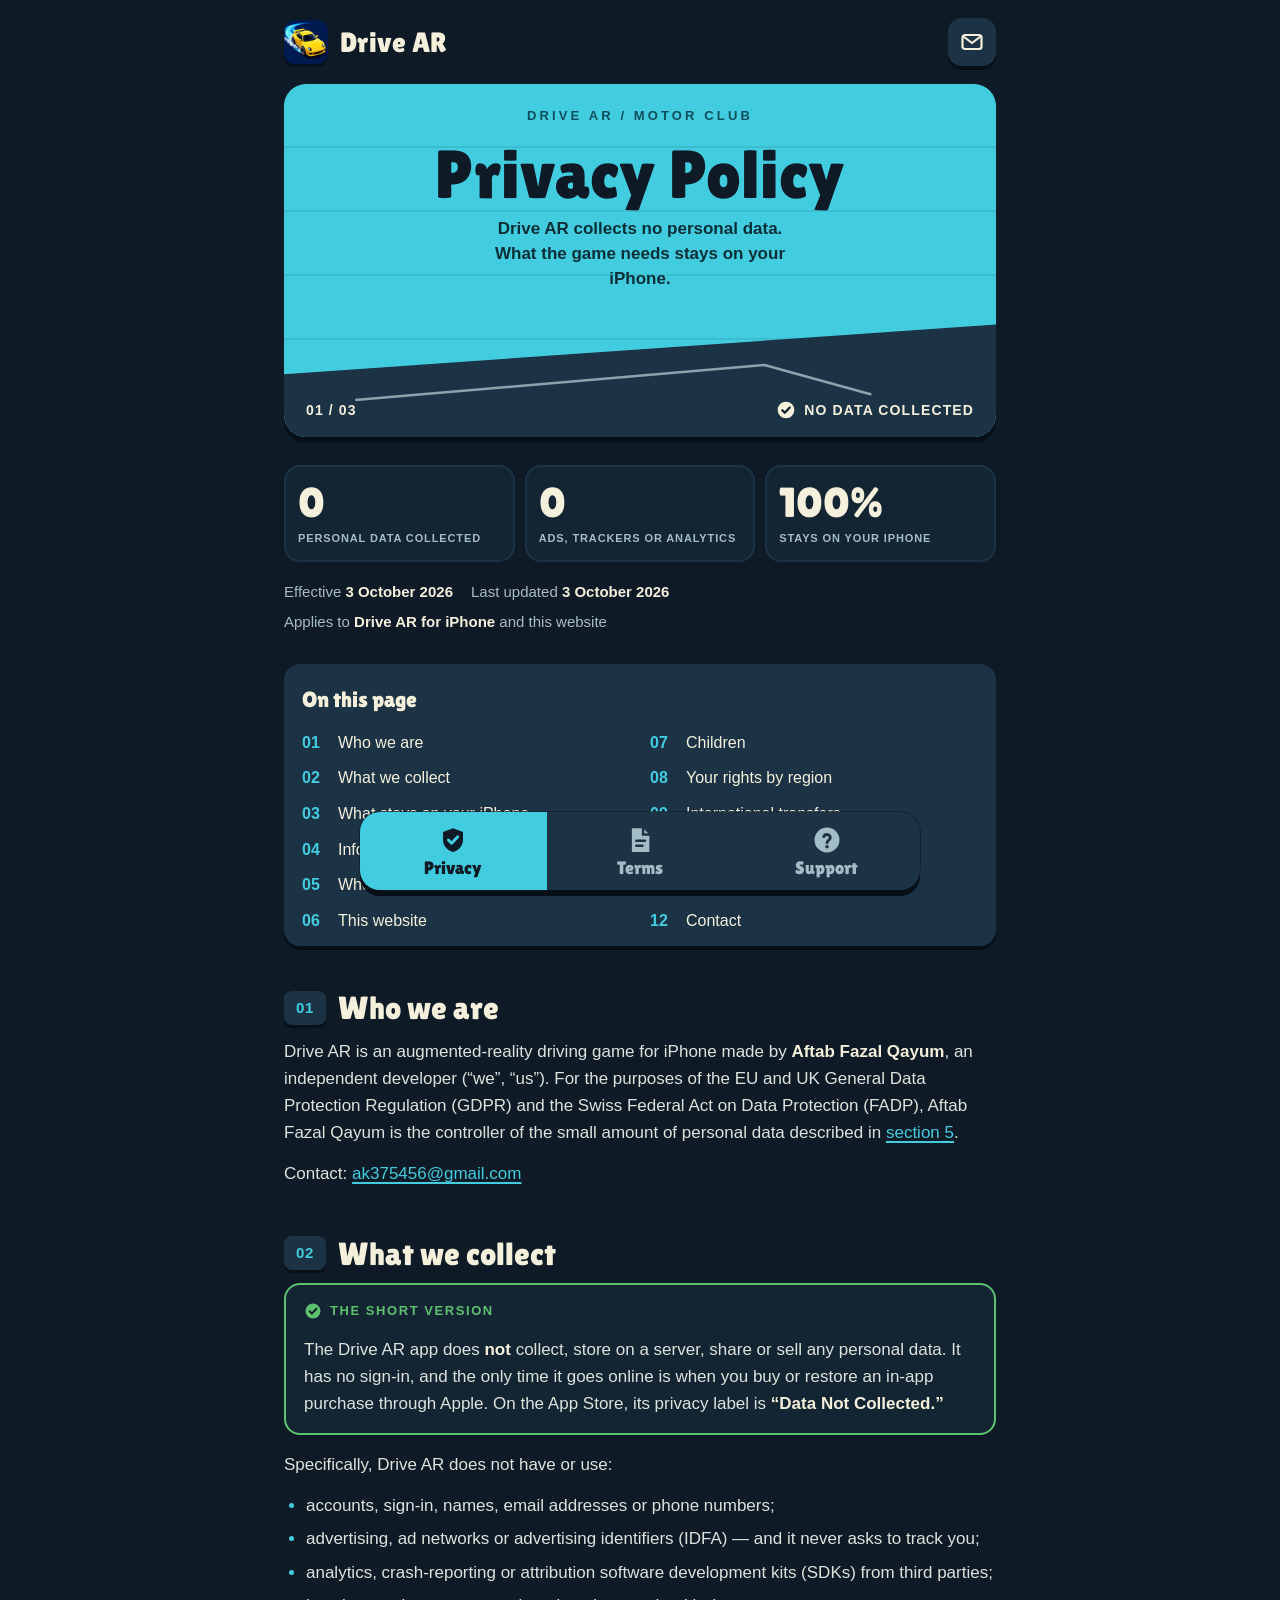
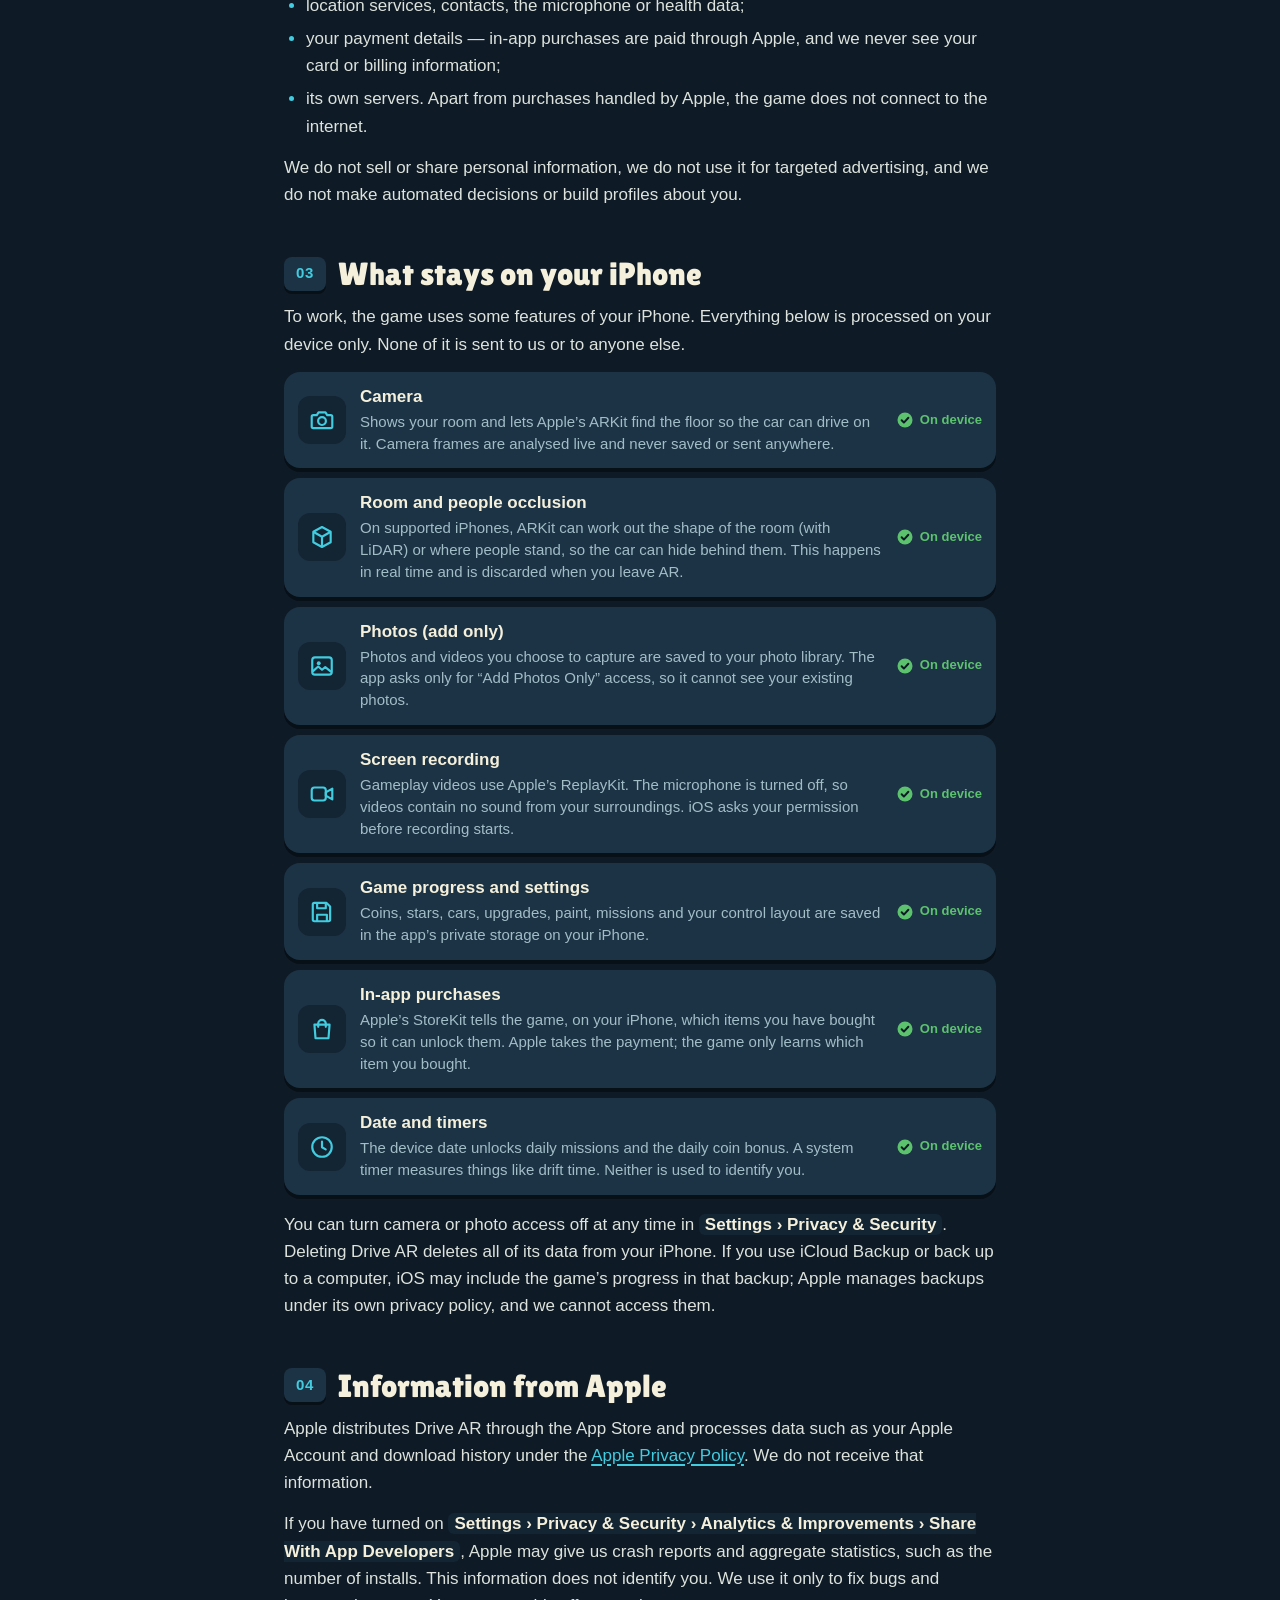
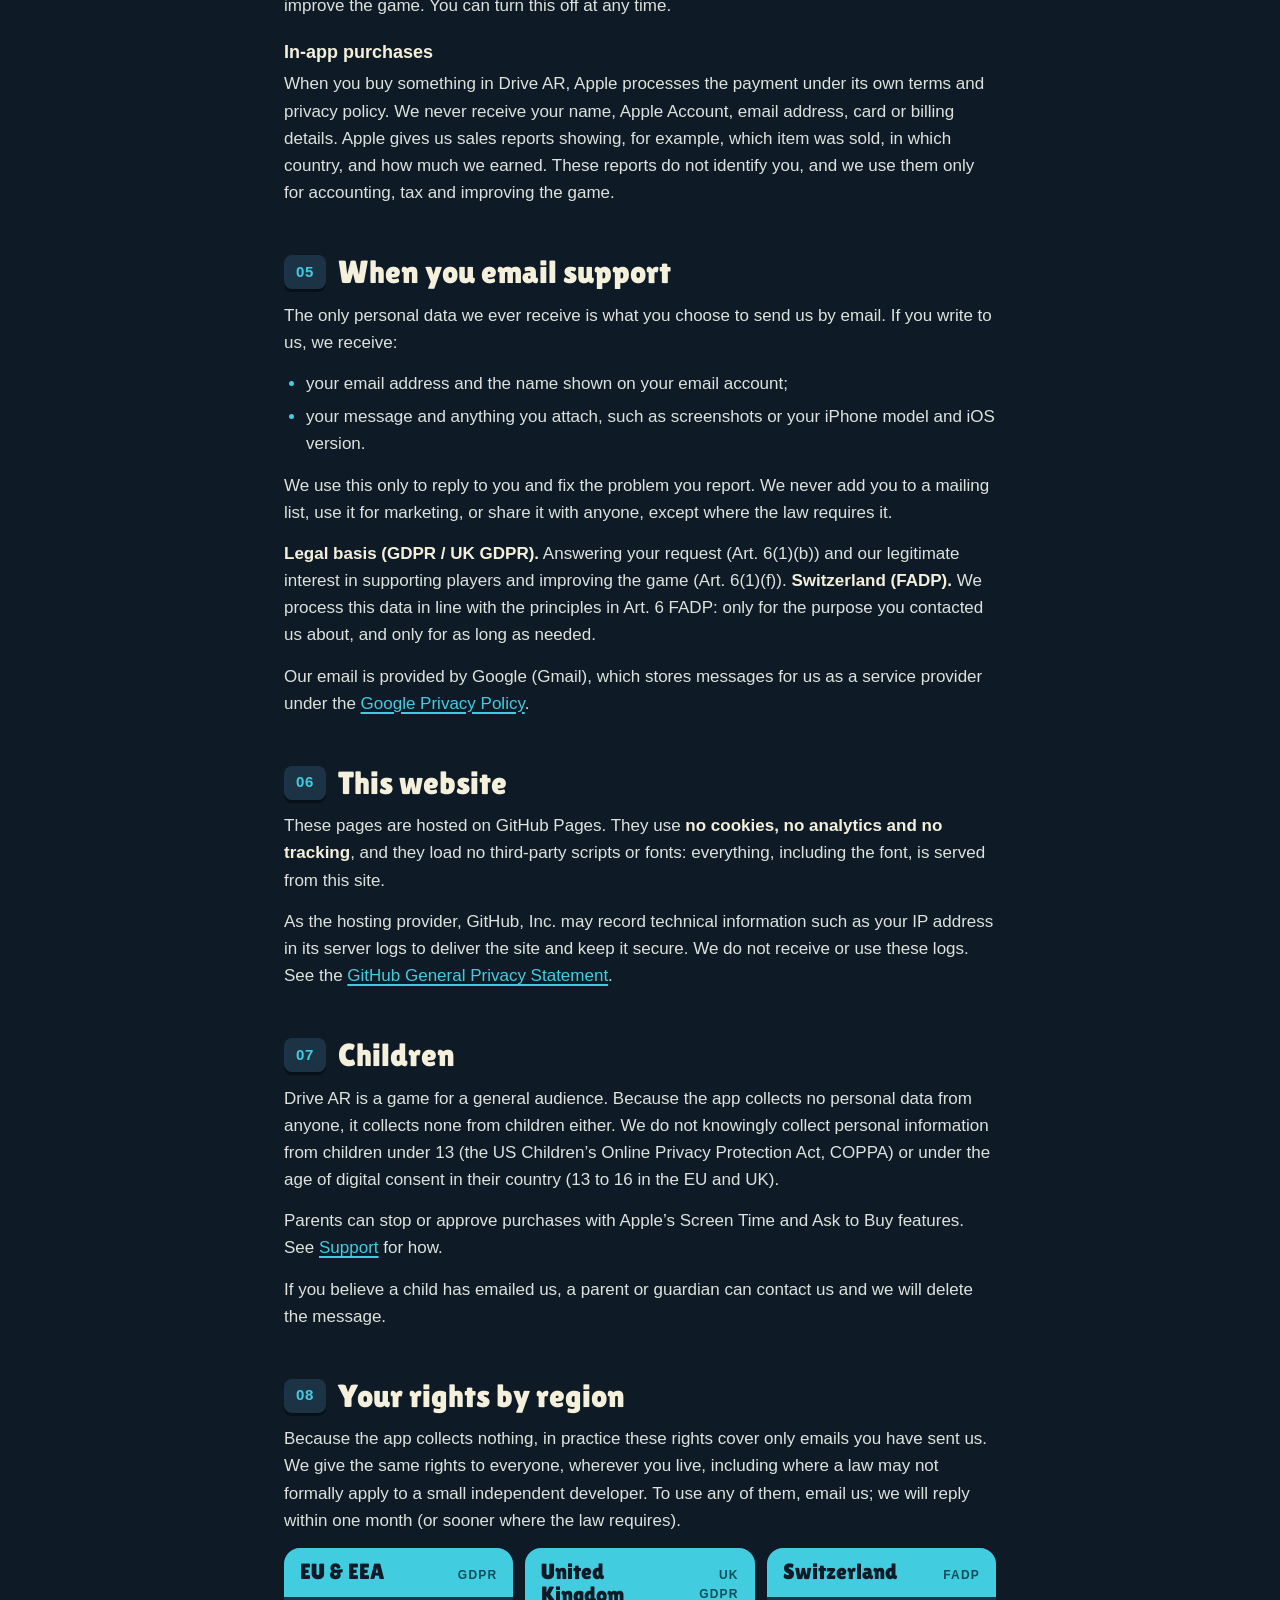
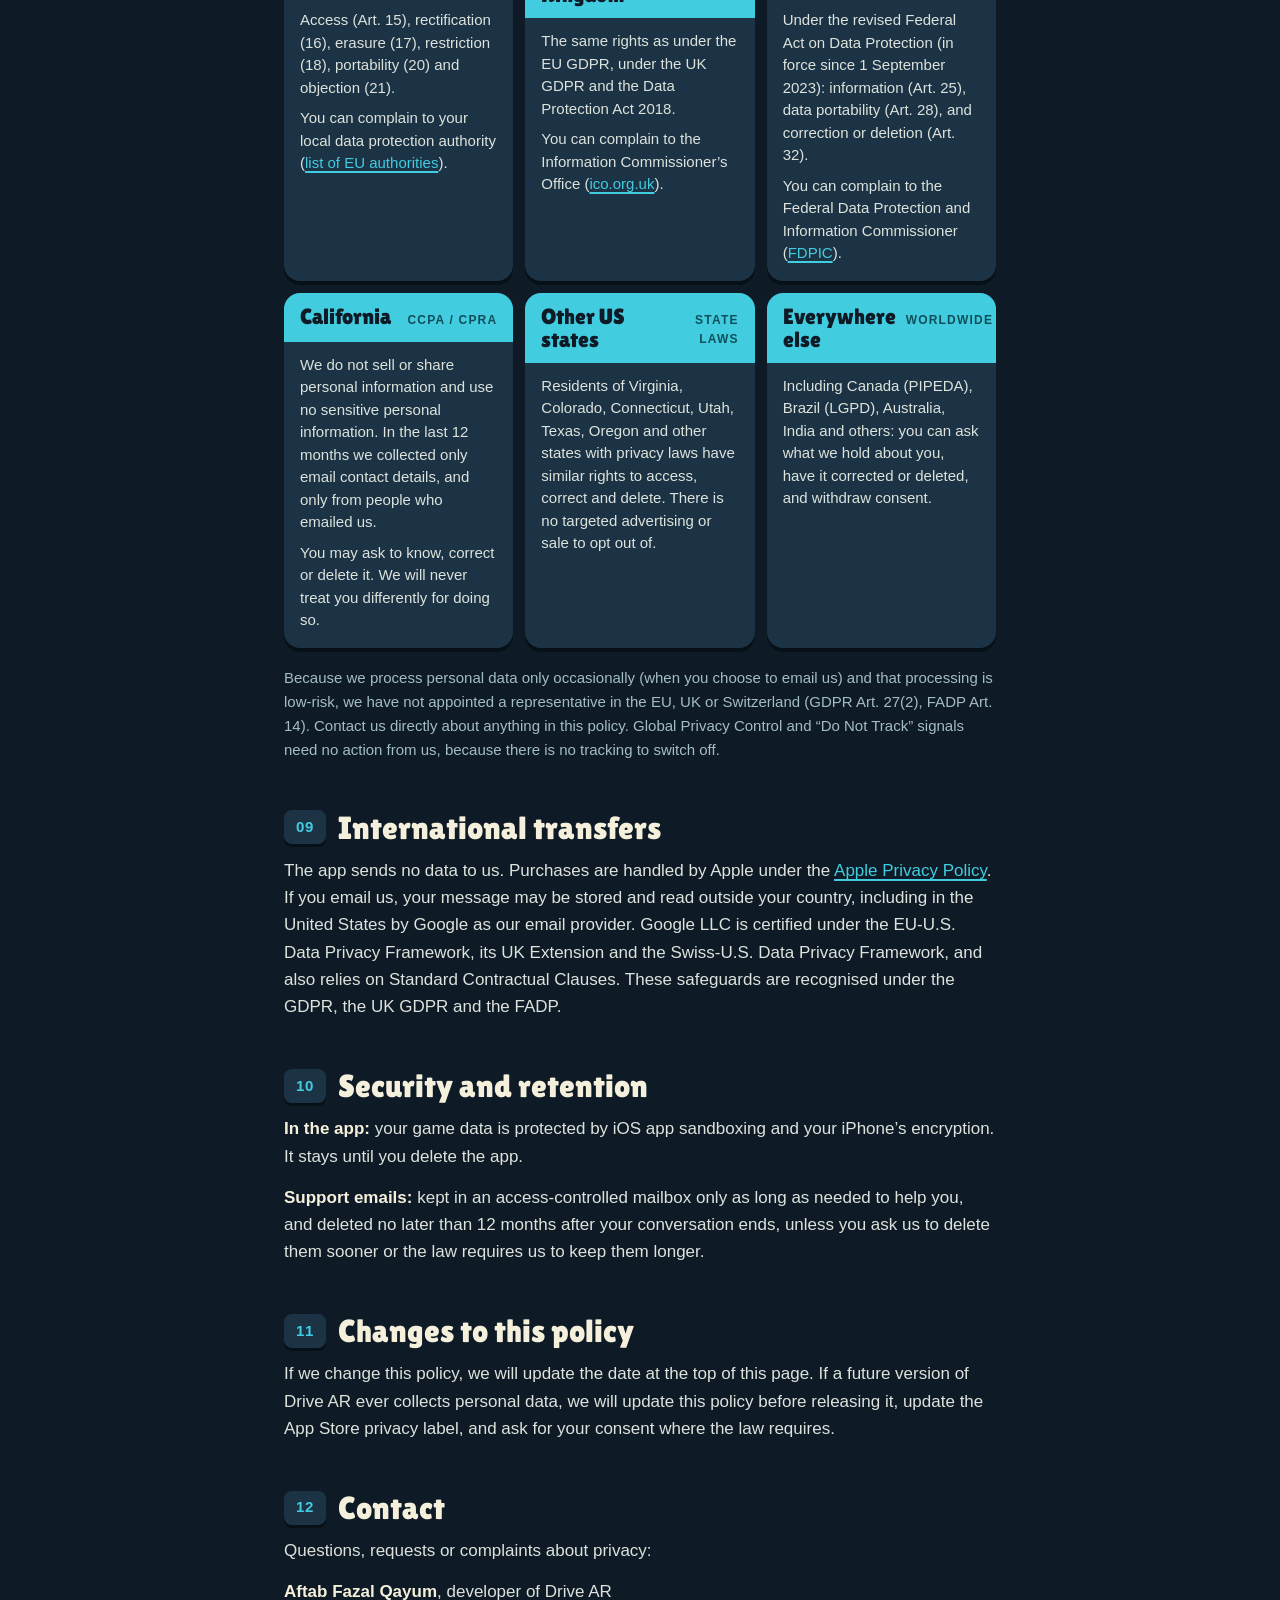
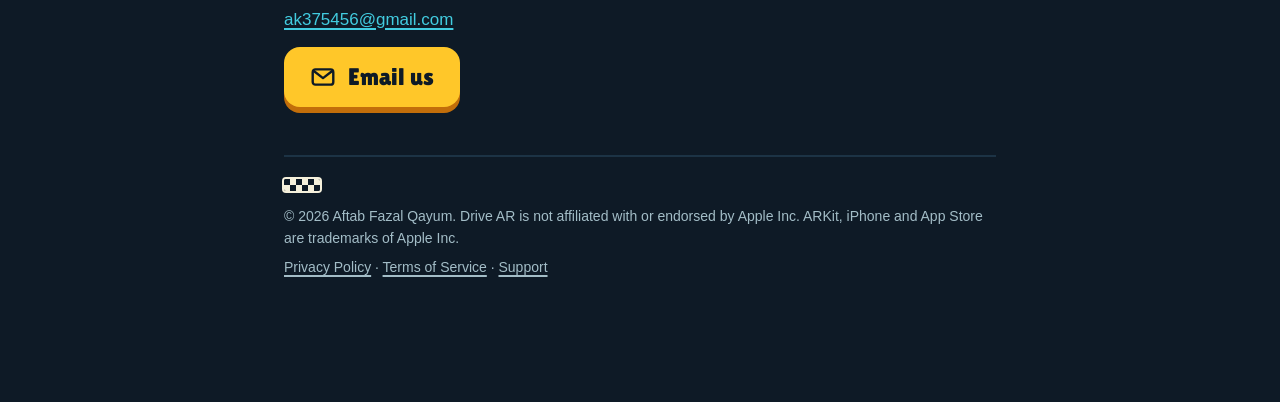
==== commit ef66597a: "Cover in-app purchases in privacy, terms and support Payments go through Apple; the game only learns" ====
--- a/privacy-policy.html
+++ b/privacy-policy.html
@@ -27,6 +27,7 @@
     <symbol id="i-save" viewBox="0 0 24 24"><path d="M5 3.5h11l3.5 3.5V19a1.5 1.5 0 0 1-1.5 1.5H5A1.5 1.5 0 0 1 3.5 19V5A1.5 1.5 0 0 1 5 3.5z" fill="none" stroke="currentColor" stroke-width="2" stroke-linejoin="round"/><path d="M7.5 3.5v5h8v-5M7.5 20.5v-6h9v6" fill="none" stroke="currentColor" stroke-width="2" stroke-linejoin="round"/></symbol>
     <symbol id="i-clock" viewBox="0 0 24 24"><circle cx="12" cy="12" r="9" fill="none" stroke="currentColor" stroke-width="2"/><path d="M12 7v5.2l3.4 2" fill="none" stroke="currentColor" stroke-width="2" stroke-linecap="round" stroke-linejoin="round"/></symbol>
     <symbol id="i-cube" viewBox="0 0 24 24"><path d="M12 2.8l8 4.4v9.6l-8 4.4-8-4.4V7.2z" fill="none" stroke="currentColor" stroke-width="2" stroke-linejoin="round"/><path d="M4.3 7.4L12 11.8l7.7-4.4M12 11.8v9.2" fill="none" stroke="currentColor" stroke-width="2" stroke-linejoin="round"/></symbol>
+    <symbol id="i-bag" viewBox="0 0 24 24"><path d="M5 8h14l-1 12.5H6z" fill="none" stroke="currentColor" stroke-width="2" stroke-linejoin="round"/><path d="M8.5 10V7a3.5 3.5 0 0 1 7 0v3" fill="none" stroke="currentColor" stroke-width="2" stroke-linecap="round"/></symbol>
     <symbol id="i-home" viewBox="0 0 24 24"><path d="M3.5 11L12 4l8.5 7M6 9.5V20h4.5v-5.5h3V20H18V9.5" fill="none" stroke="currentColor" stroke-width="2.2" stroke-linecap="round" stroke-linejoin="round"/></symbol>
   </svg>
 
@@ -100,7 +101,7 @@
         <h2><span class="num">02</span>What we collect</h2>
         <div class="note go">
           <p class="note-title"><svg aria-hidden="true"><use href="#i-check"/></svg>The short version</p>
-          <p>The Drive AR app does <strong>not</strong> collect, store on a server, share or sell any personal data. It has no sign-in and does not connect to the internet. On the App Store, its privacy label is <strong>“Data Not Collected.”</strong></p>
+          <p>The Drive AR app does <strong>not</strong> collect, store on a server, share or sell any personal data. It has no sign-in, and the only time it goes online is when you buy or restore an in-app purchase through Apple. On the App Store, its privacy label is <strong>“Data Not Collected.”</strong></p>
         </div>
         <p>Specifically, Drive AR does not have or use:</p>
         <ul>
@@ -108,8 +109,8 @@
           <li>advertising, ad networks or advertising identifiers (IDFA) — and it never asks to track you;</li>
           <li>analytics, crash-reporting or attribution software development kits (SDKs) from third parties;</li>
           <li>location services, contacts, the microphone or health data;</li>
-          <li>in-app purchases or payment information;</li>
-          <li>its own servers, or any network connection.</li>
+          <li>your payment details — in-app purchases are paid through Apple, and we never see your card or billing information;</li>
+          <li>its own servers. Apart from purchases handled by Apple, the game does not connect to the internet.</li>
         </ul>
         <p>We do not sell or share personal information, we do not use it for targeted advertising, and we do not make automated decisions or build profiles about you.</p>
       </section>
@@ -135,12 +136,17 @@
           </li>
           <li class="row">
             <span class="row-icon"><svg aria-hidden="true"><use href="#i-video"/></svg></span>
-            <span class="row-text"><b>Screen recording</b><span>Gameplay videos use Apple’s ReplayKit. The microphone is turned off, so videos contain no sound from your surroundings. iOS asks your permission each time.</span></span>
+            <span class="row-text"><b>Screen recording</b><span>Gameplay videos use Apple’s ReplayKit. The microphone is turned off, so videos contain no sound from your surroundings. iOS asks your permission before recording starts.</span></span>
             <span class="chip"><svg aria-hidden="true"><use href="#i-check"/></svg>On device</span>
           </li>
           <li class="row">
             <span class="row-icon"><svg aria-hidden="true"><use href="#i-save"/></svg></span>
             <span class="row-text"><b>Game progress and settings</b><span>Coins, stars, cars, upgrades, paint, missions and your control layout are saved in the app’s private storage on your iPhone.</span></span>
+            <span class="chip"><svg aria-hidden="true"><use href="#i-check"/></svg>On device</span>
+          </li>
+          <li class="row">
+            <span class="row-icon"><svg aria-hidden="true"><use href="#i-bag"/></svg></span>
+            <span class="row-text"><b>In-app purchases</b><span>Apple’s StoreKit tells the game, on your iPhone, which items you have bought so it can unlock them. Apple takes the payment; the game only learns which item you bought.</span></span>
             <span class="chip"><svg aria-hidden="true"><use href="#i-check"/></svg>On device</span>
           </li>
           <li class="row">
@@ -156,6 +162,8 @@
         <h2><span class="num">04</span>Information from Apple</h2>
         <p>Apple distributes Drive AR through the App Store and processes data such as your Apple Account and download history under the <a href="https://www.apple.com/legal/privacy/" rel="noopener">Apple Privacy Policy</a>. We do not receive that information.</p>
         <p>If you have turned on <span class="path">Settings › Privacy &amp; Security › Analytics &amp; Improvements › Share With App Developers</span>, Apple may give us crash reports and aggregate statistics, such as the number of installs. This information does not identify you. We use it only to fix bugs and improve the game. You can turn this off at any time.</p>
+        <h3>In-app purchases</h3>
+        <p>When you buy something in Drive AR, Apple processes the payment under its own terms and privacy policy. We never receive your name, Apple Account, email address, card or billing details. Apple gives us sales reports showing, for example, which item was sold, in which country, and how much we earned. These reports do not identify you, and we use them only for accounting, tax and improving the game.</p>
       </section>
 
       <section id="email">
@@ -179,6 +187,7 @@
       <section id="children">
         <h2><span class="num">07</span>Children</h2>
         <p>Drive AR is a game for a general audience. Because the app collects no personal data from anyone, it collects none from children either. We do not knowingly collect personal information from children under 13 (the US Children’s Online Privacy Protection Act, COPPA) or under the age of digital consent in their country (13 to 16 in the EU and UK).</p>
+        <p>Parents can stop or approve purchases with Apple’s Screen Time and Ask to Buy features. See <a href="support.html#parents">Support</a> for how.</p>
         <p>If you believe a child has emailed us, a parent or guardian can contact us and we will delete the message.</p>
       </section>
 
@@ -234,7 +243,7 @@
 
       <section id="transfers">
         <h2><span class="num">09</span>International transfers</h2>
-        <p>The app itself transfers no data anywhere. If you email us, your message may be stored and read outside your country, including in the United States by Google as our email provider. Google LLC is certified under the EU-U.S. Data Privacy Framework, its UK Extension and the Swiss-U.S. Data Privacy Framework, and also relies on Standard Contractual Clauses. These safeguards are recognised under the GDPR, the UK GDPR and the FADP.</p>
+        <p>The app sends no data to us. Purchases are handled by Apple under the <a href="https://www.apple.com/legal/privacy/" rel="noopener">Apple Privacy Policy</a>. If you email us, your message may be stored and read outside your country, including in the United States by Google as our email provider. Google LLC is certified under the EU-U.S. Data Privacy Framework, its UK Extension and the Swiss-U.S. Data Privacy Framework, and also relies on Standard Contractual Clauses. These safeguards are recognised under the GDPR, the UK GDPR and the FADP.</p>
       </section>
 
       <section id="security">
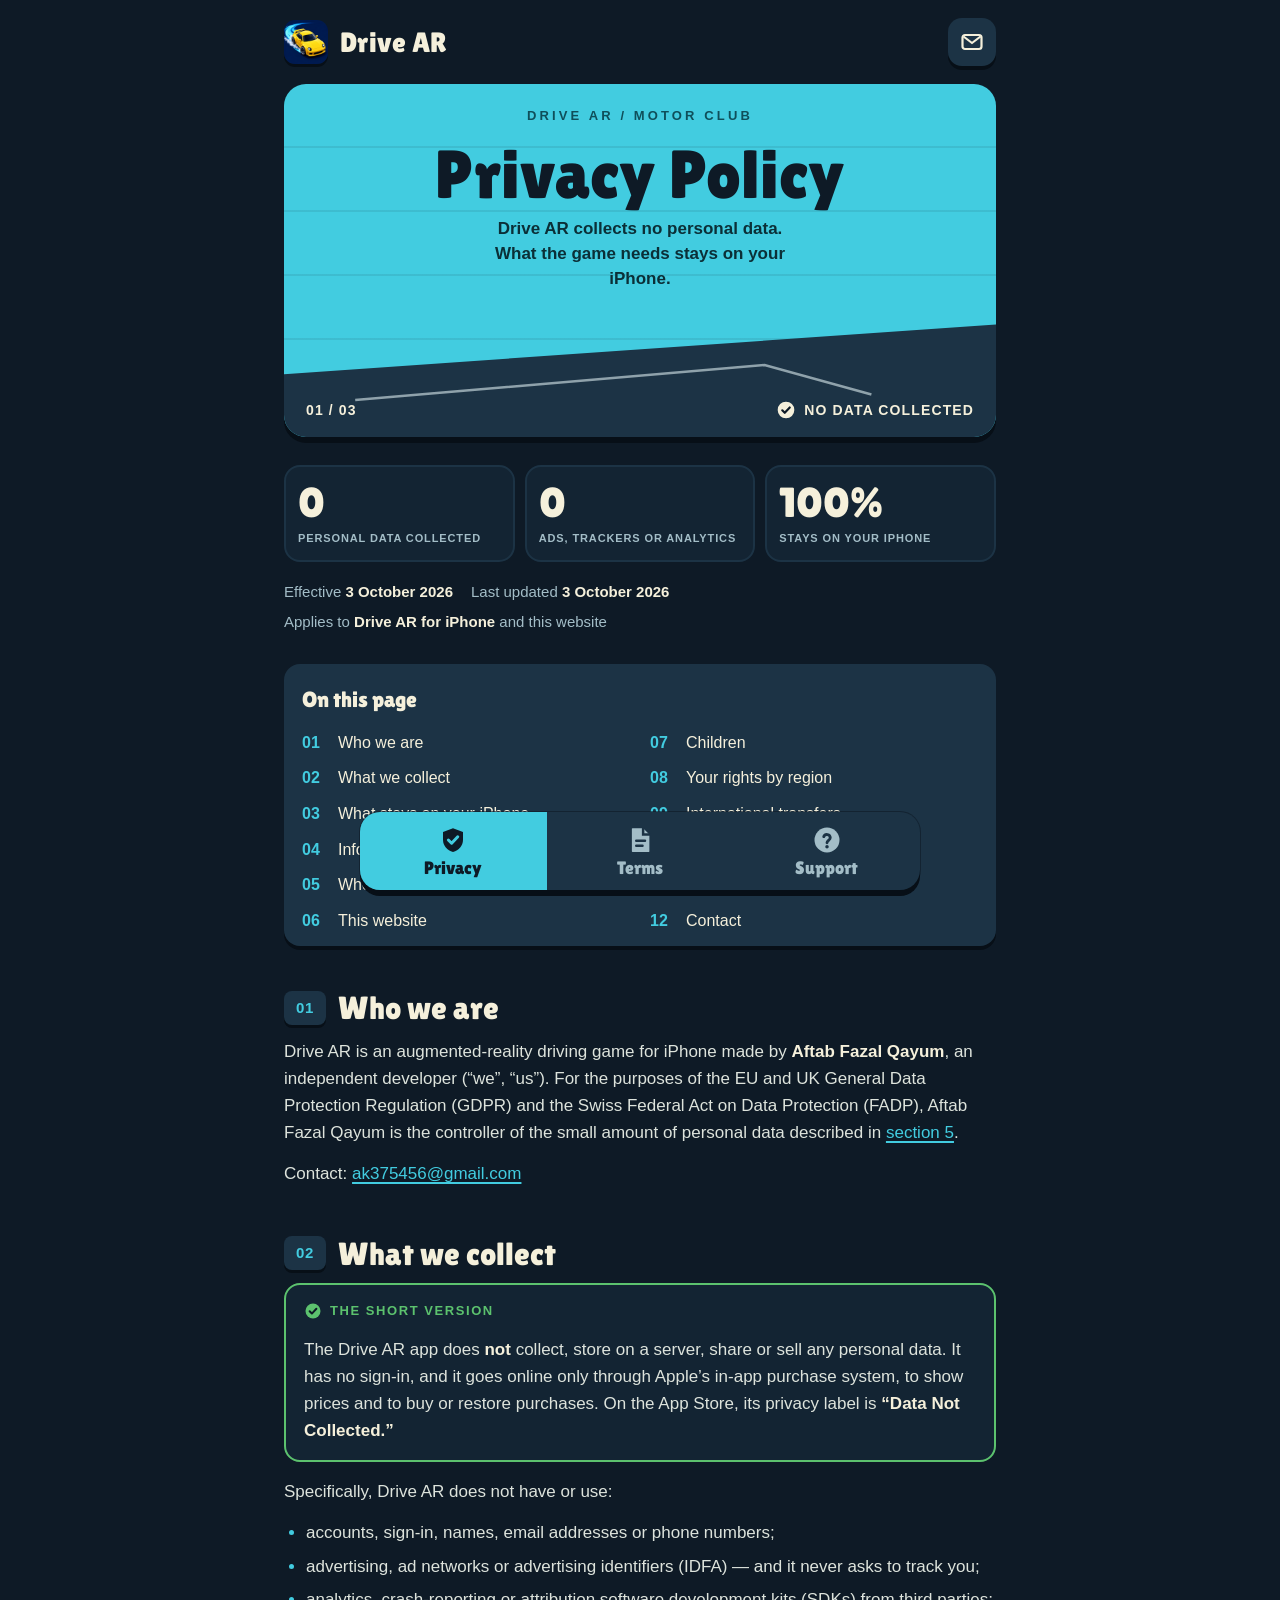
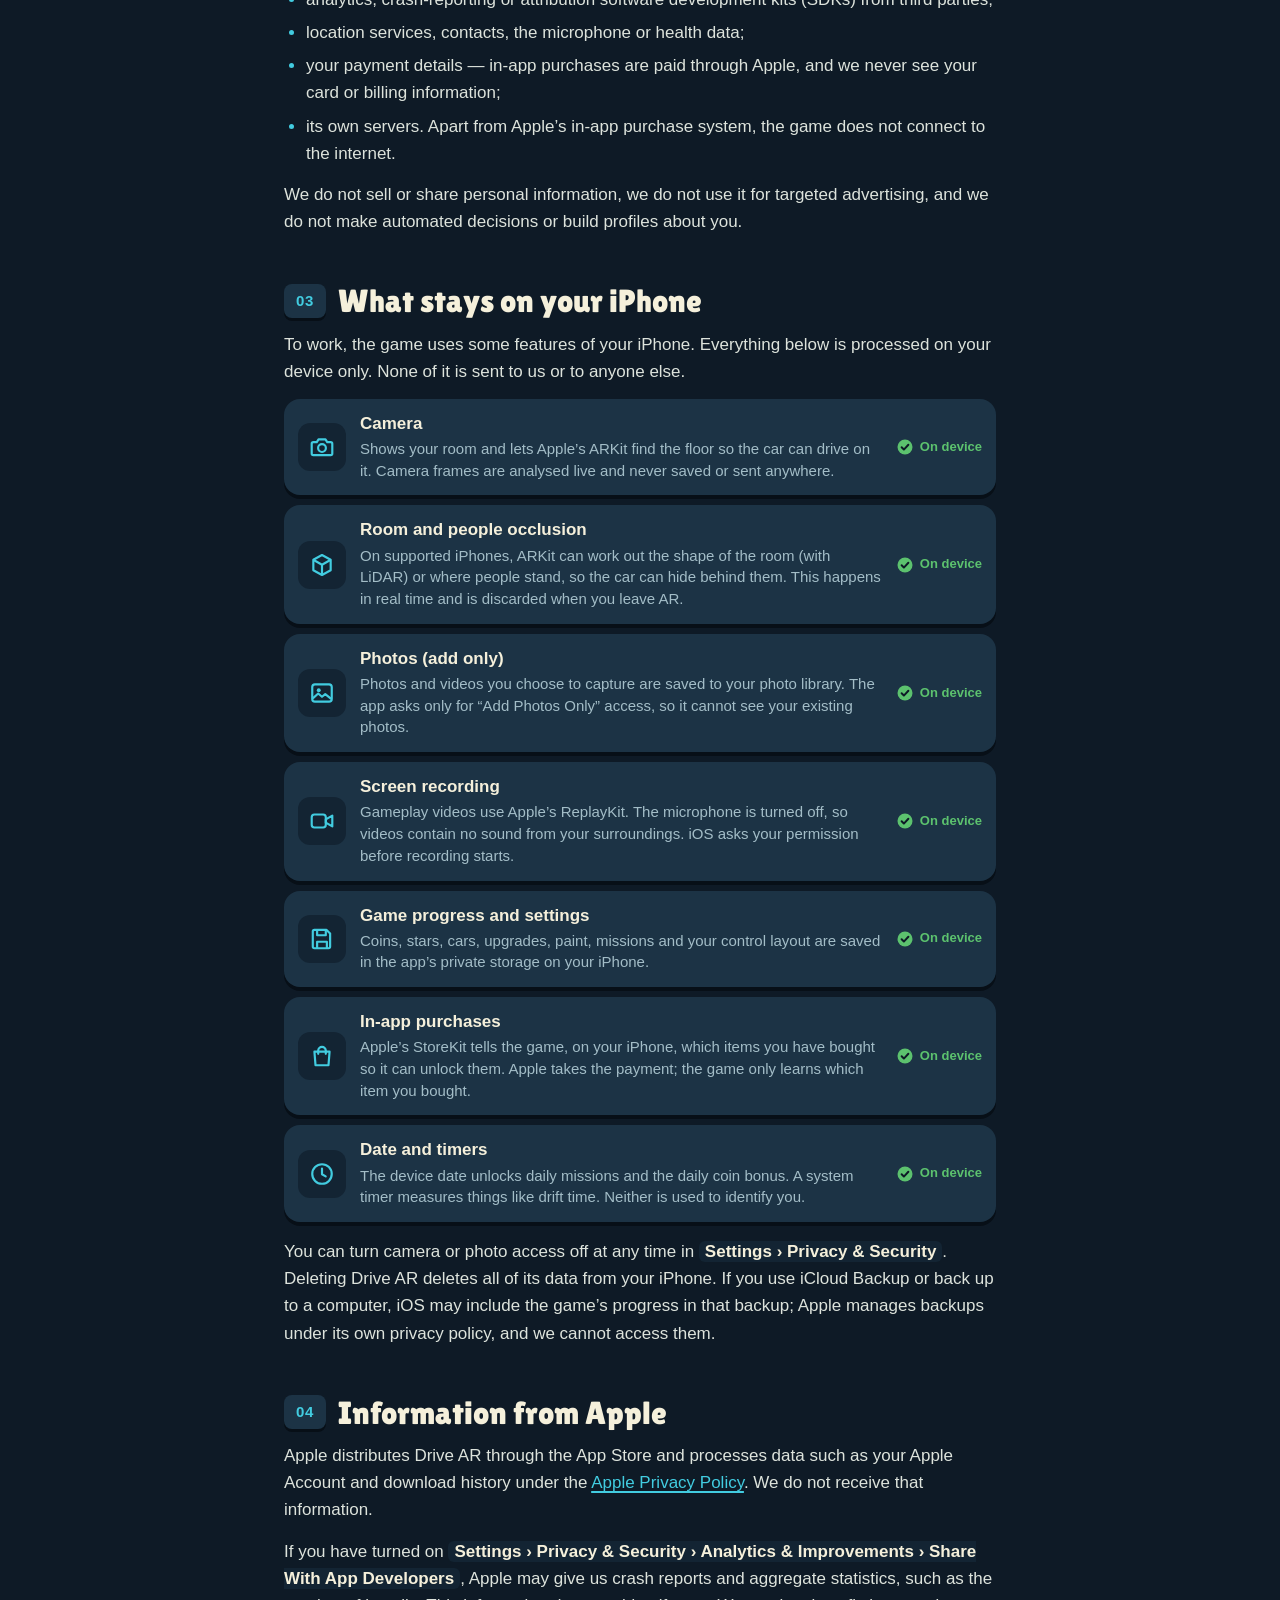
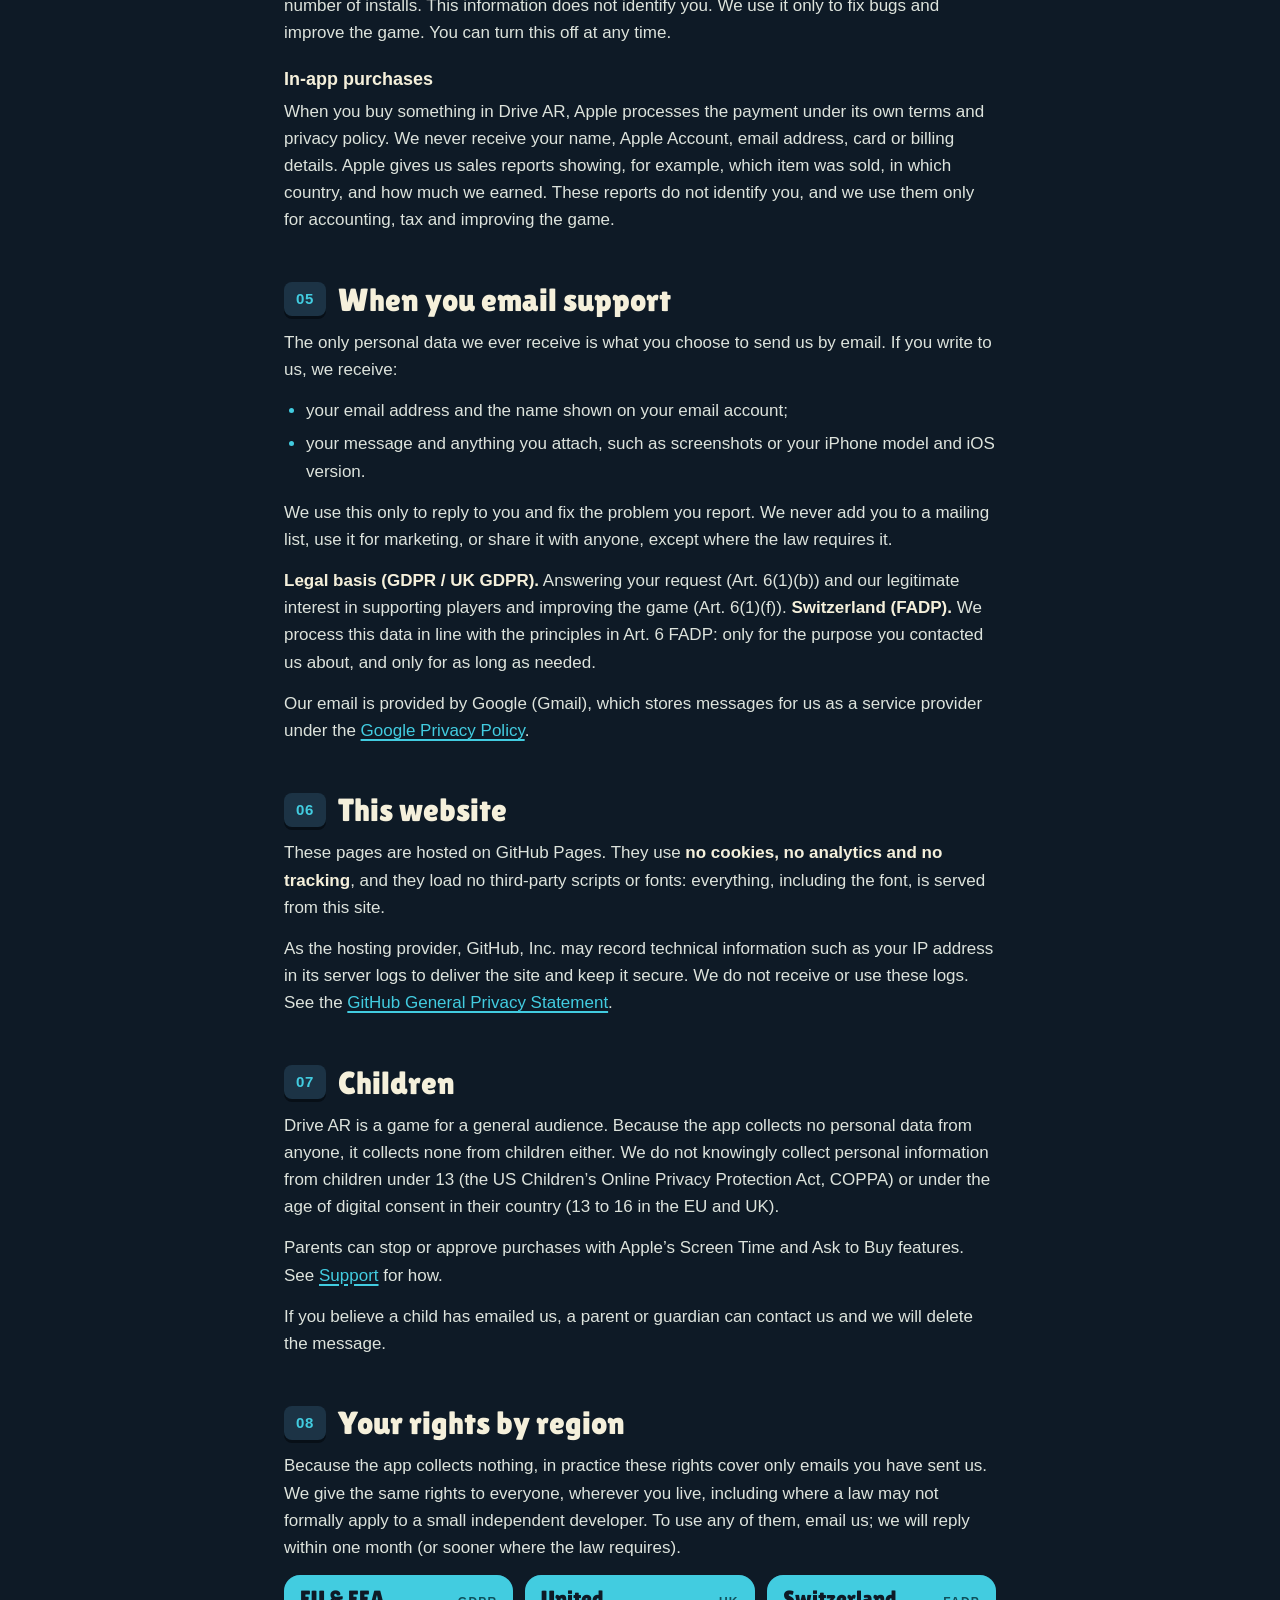
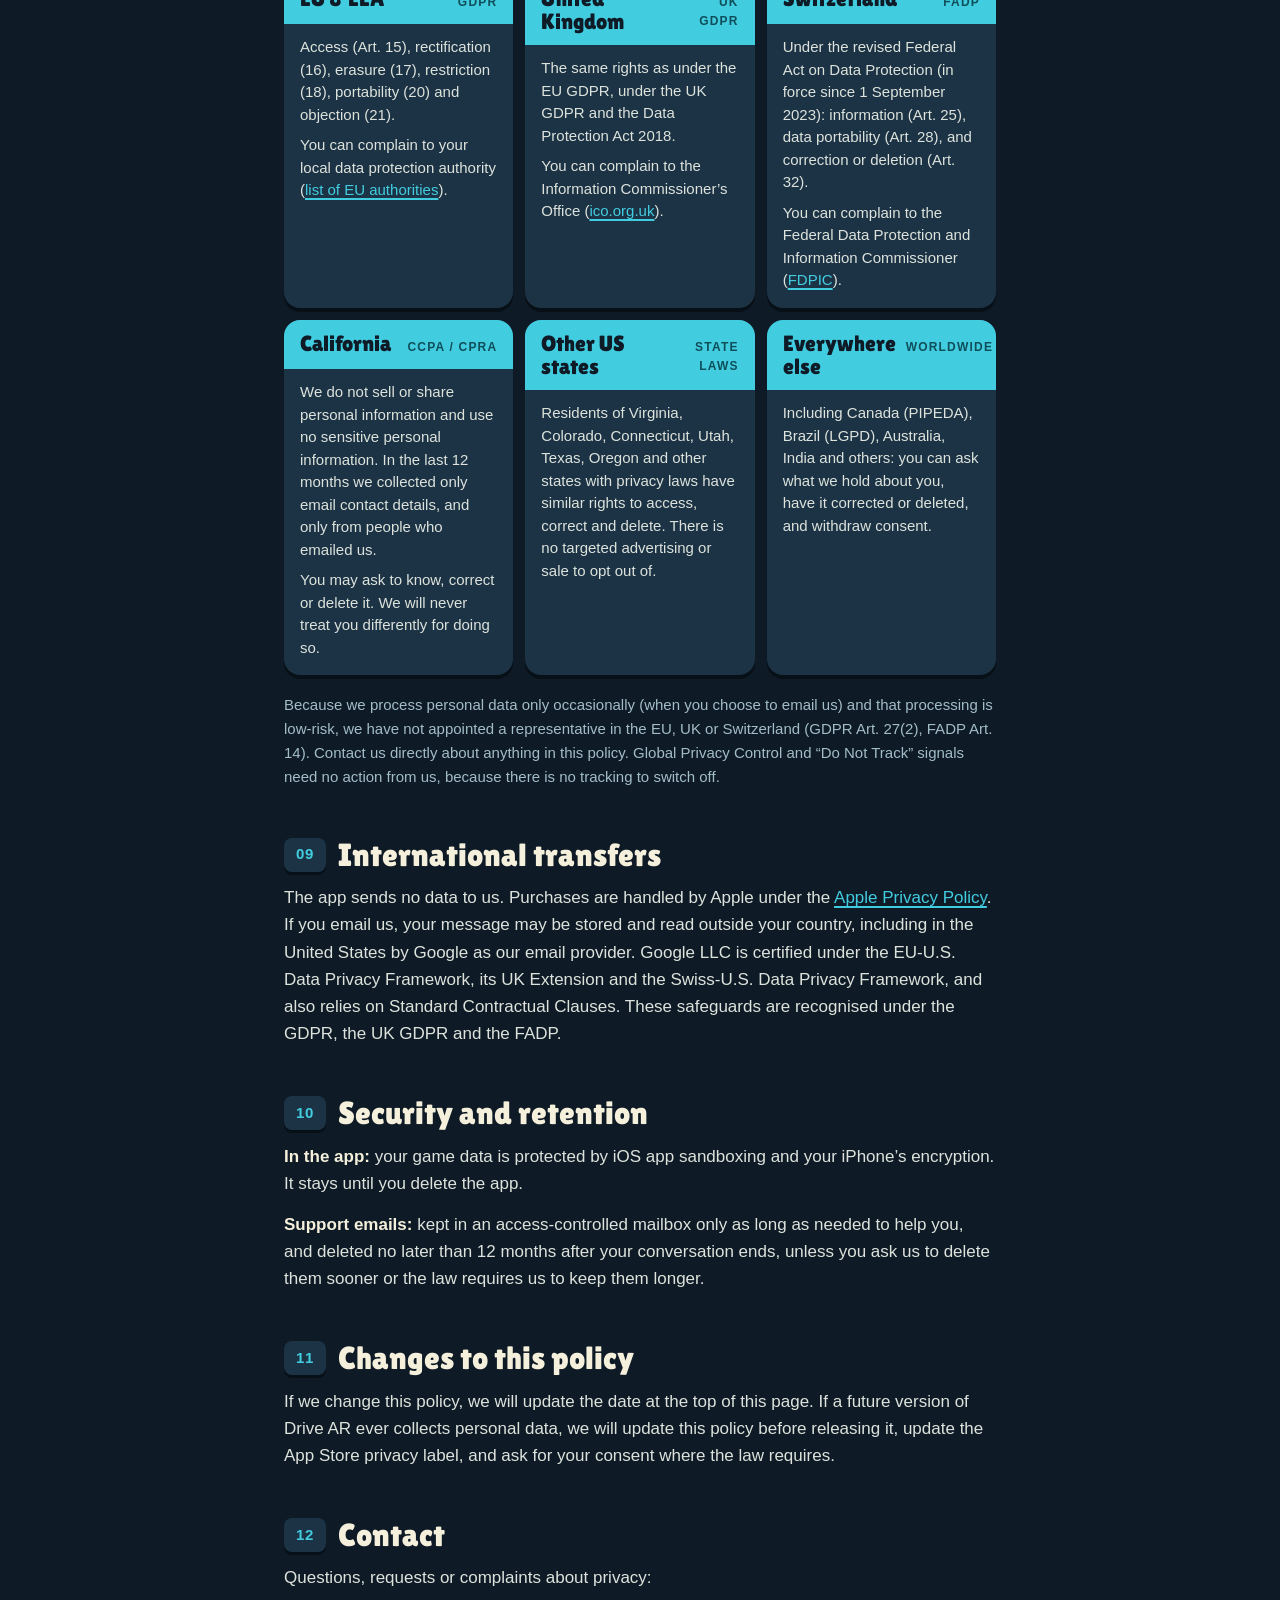
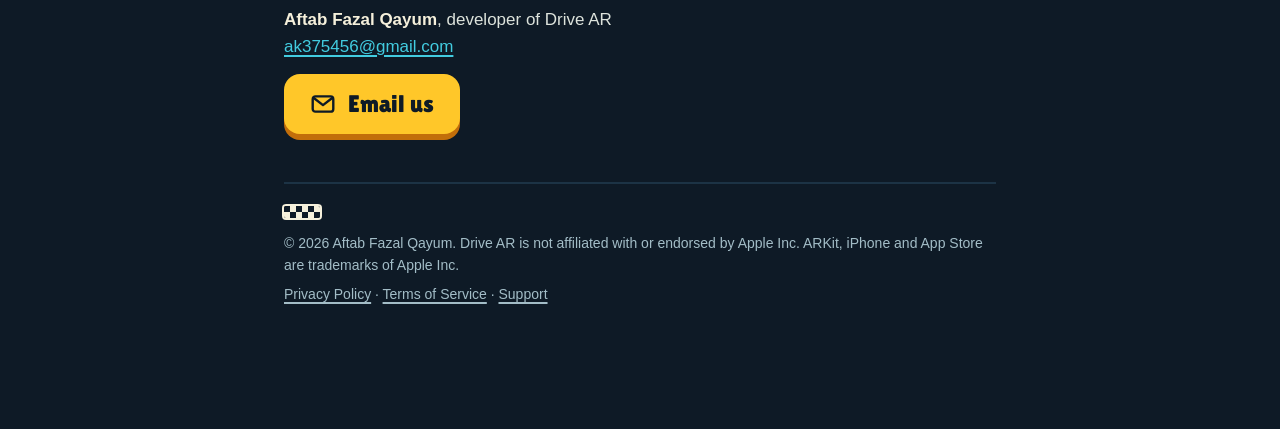
==== commit 4a6233b8: "Describe the three one-time purchases Double Coins, All Cars and Max Upgrades replace the generic co" ====
--- a/privacy-policy.html
+++ b/privacy-policy.html
@@ -101,7 +101,7 @@
         <h2><span class="num">02</span>What we collect</h2>
         <div class="note go">
           <p class="note-title"><svg aria-hidden="true"><use href="#i-check"/></svg>The short version</p>
-          <p>The Drive AR app does <strong>not</strong> collect, store on a server, share or sell any personal data. It has no sign-in, and the only time it goes online is when you buy or restore an in-app purchase through Apple. On the App Store, its privacy label is <strong>“Data Not Collected.”</strong></p>
+          <p>The Drive AR app does <strong>not</strong> collect, store on a server, share or sell any personal data. It has no sign-in, and it goes online only through Apple’s in-app purchase system, to show prices and to buy or restore purchases. On the App Store, its privacy label is <strong>“Data Not Collected.”</strong></p>
         </div>
         <p>Specifically, Drive AR does not have or use:</p>
         <ul>
@@ -110,7 +110,7 @@
           <li>analytics, crash-reporting or attribution software development kits (SDKs) from third parties;</li>
           <li>location services, contacts, the microphone or health data;</li>
           <li>your payment details — in-app purchases are paid through Apple, and we never see your card or billing information;</li>
-          <li>its own servers. Apart from purchases handled by Apple, the game does not connect to the internet.</li>
+          <li>its own servers. Apart from Apple’s in-app purchase system, the game does not connect to the internet.</li>
         </ul>
         <p>We do not sell or share personal information, we do not use it for targeted advertising, and we do not make automated decisions or build profiles about you.</p>
       </section>
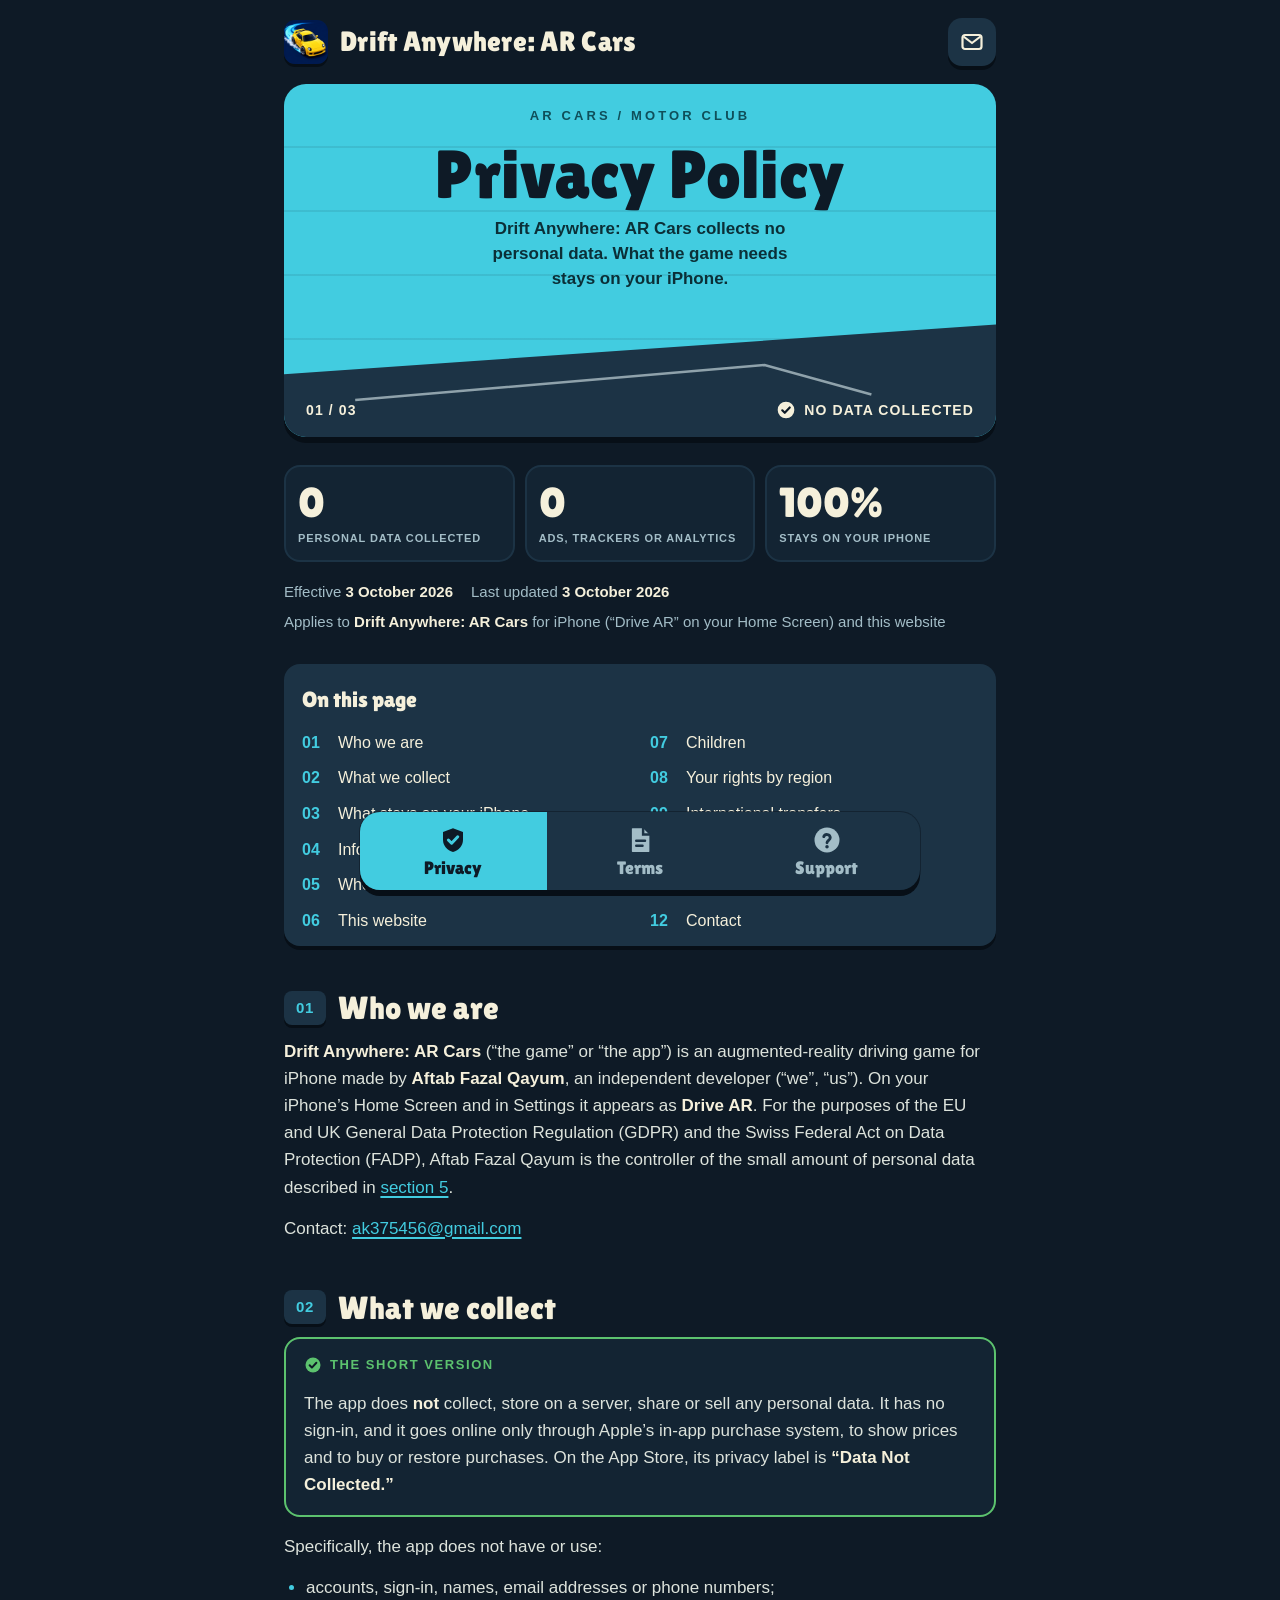
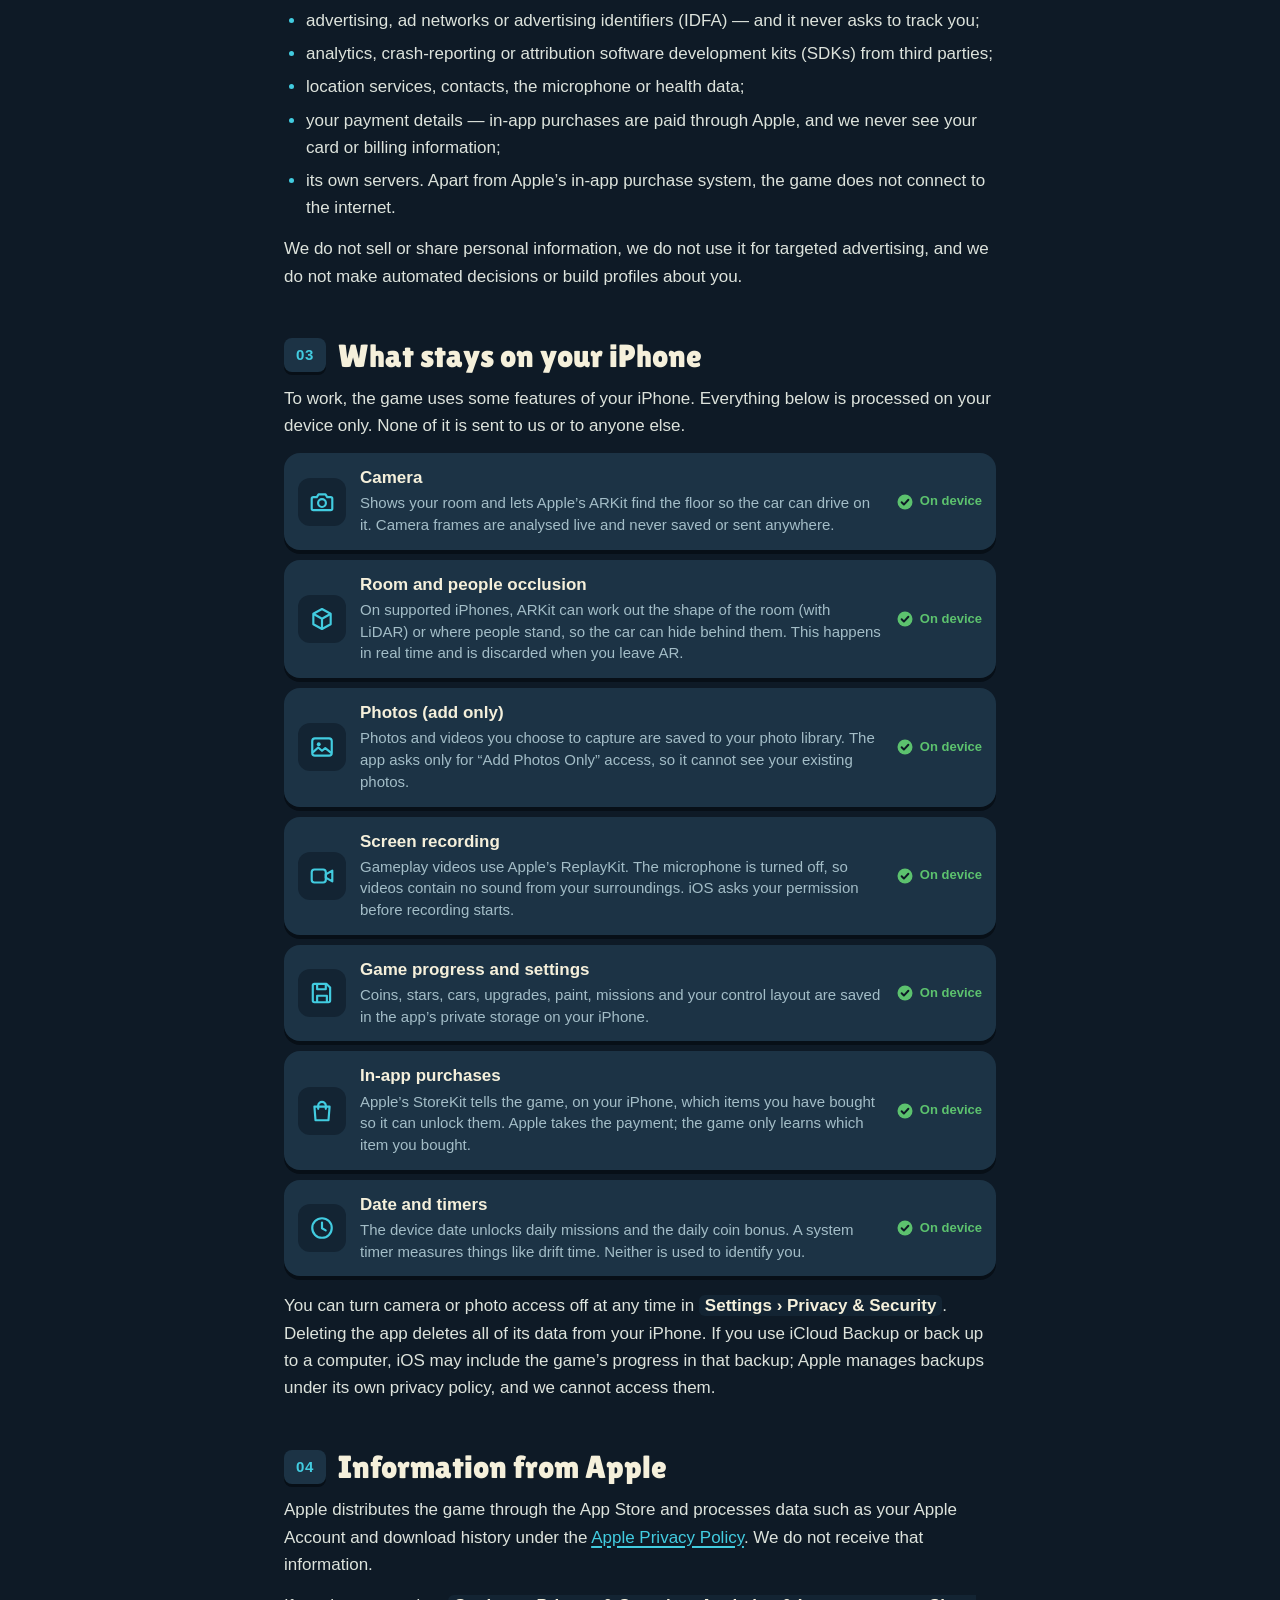
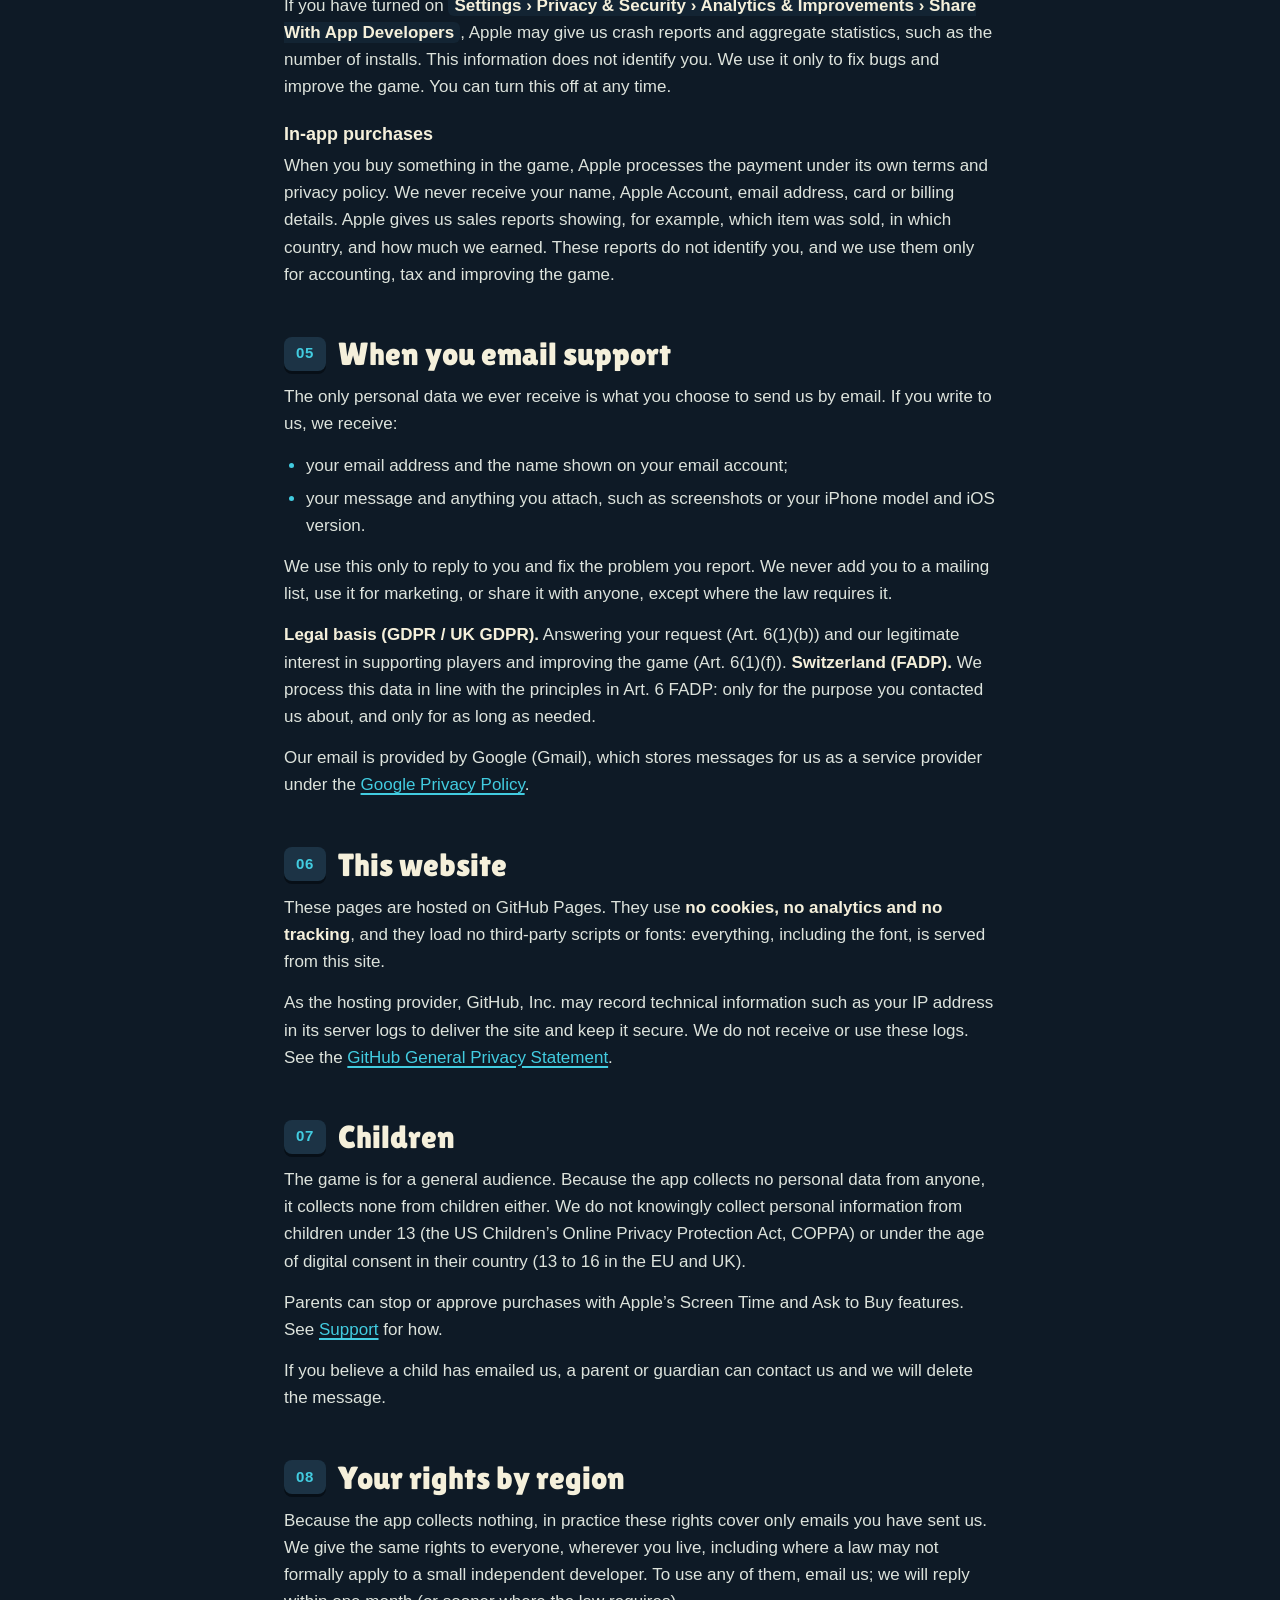
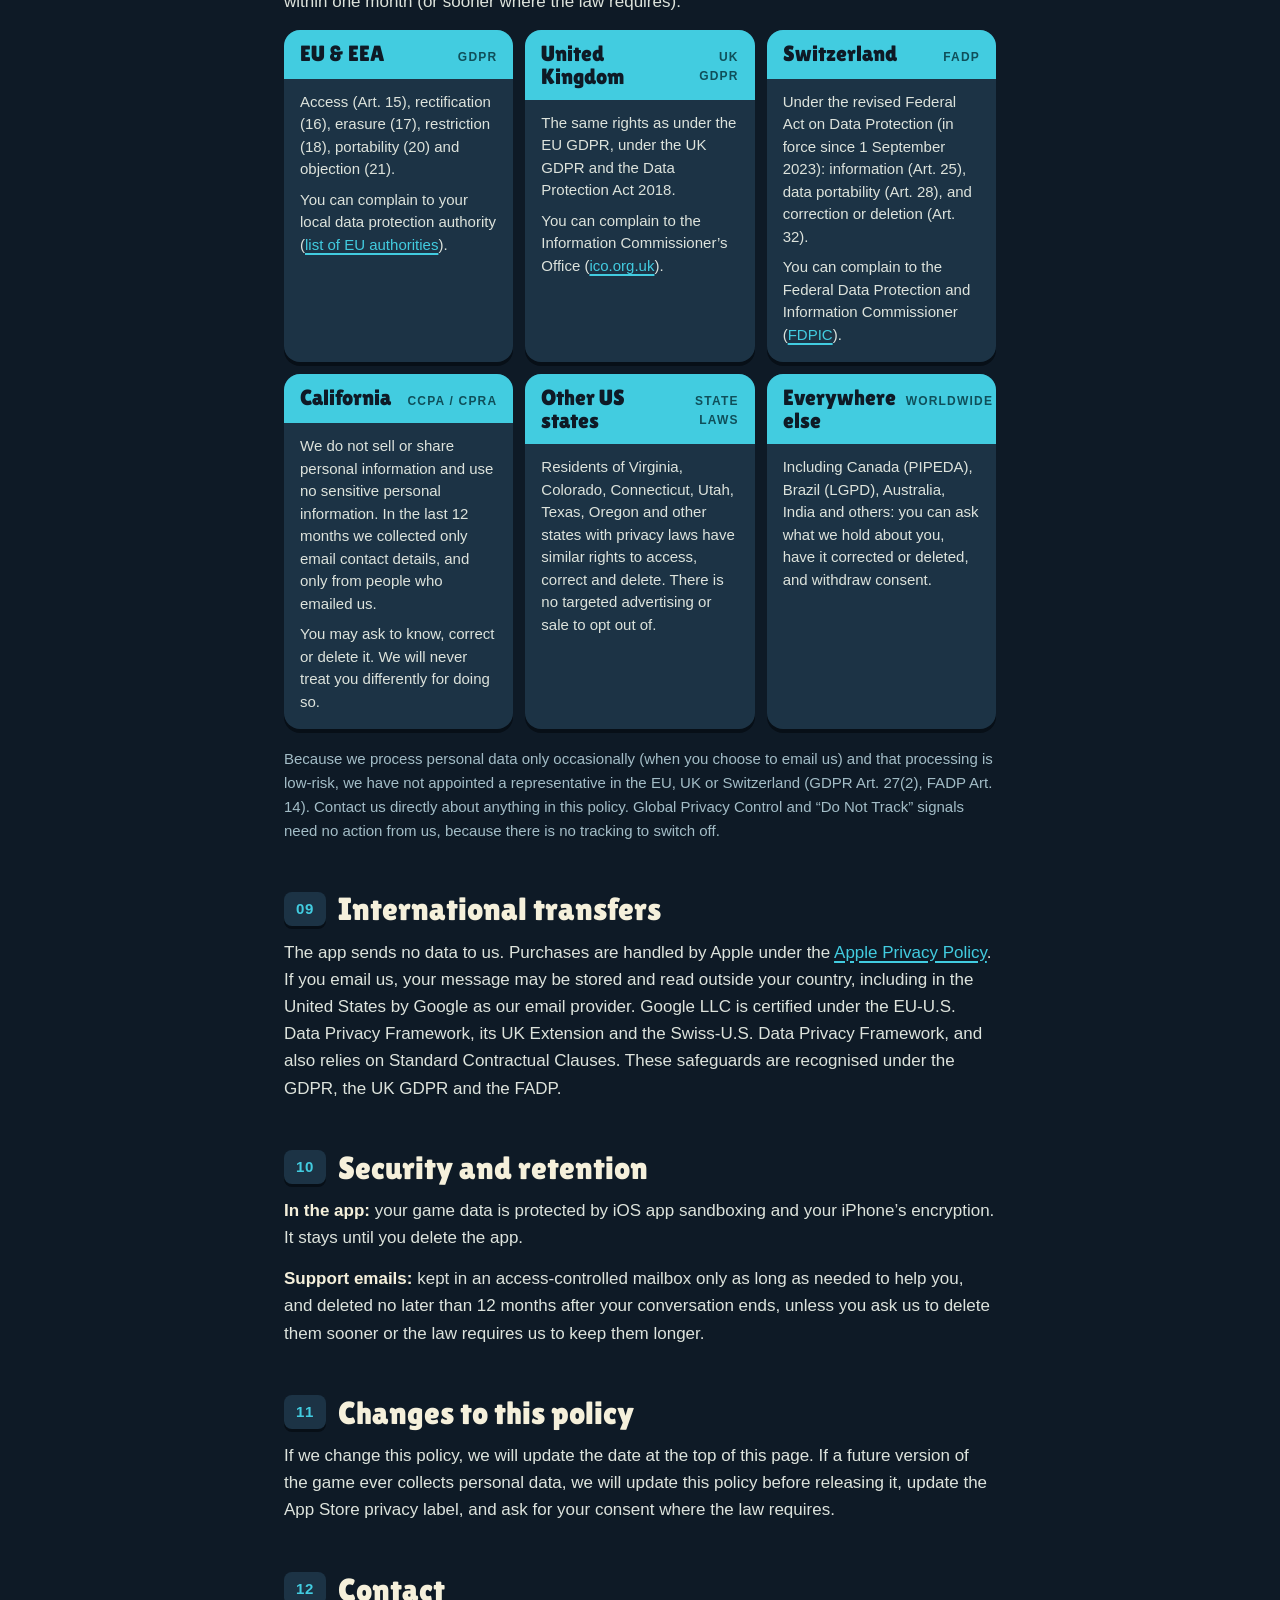
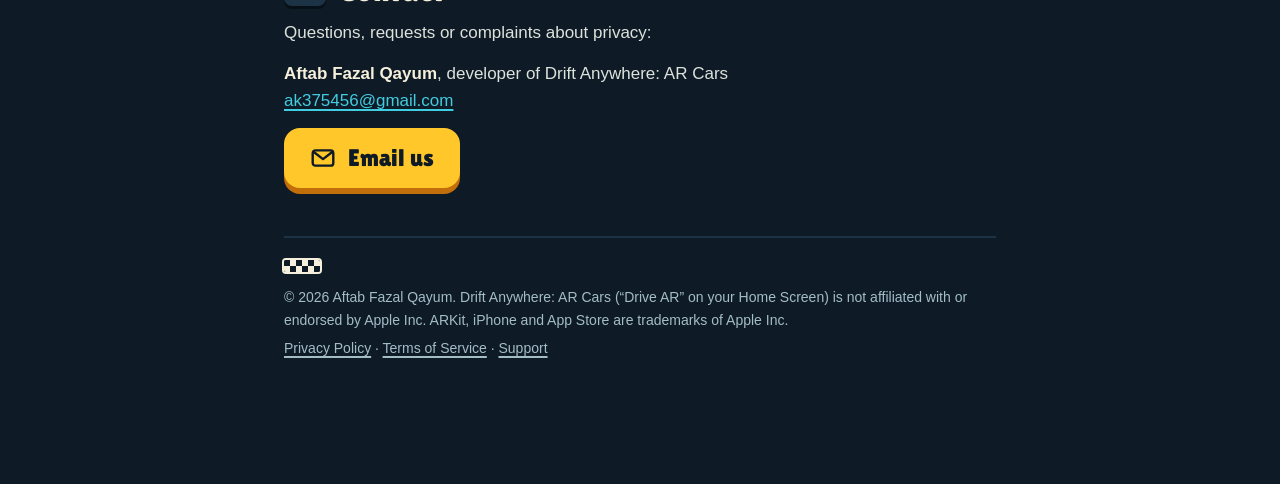
==== commit 17285b67: "Name the game by its App Store title Drift Anywhere: AR Cars is the App Store name; the pages now le" ====
--- a/privacy-policy.html
+++ b/privacy-policy.html
@@ -3,14 +3,14 @@
 <head>
   <meta charset="utf-8">
   <meta name="viewport" content="width=device-width, initial-scale=1, viewport-fit=cover">
-  <title>Privacy Policy · Drive AR</title>
-  <meta name="description" content="Drive AR collects no personal data. Everything the game uses — camera, progress, settings — stays on your iPhone. GDPR, UK GDPR, Swiss FADP and CCPA information inside.">
+  <title>Privacy Policy · Drift Anywhere: AR Cars</title>
+  <meta name="description" content="Drift Anywhere: AR Cars (Drive AR) collects no personal data. Everything the game uses — camera, progress, settings — stays on your iPhone. GDPR, UK GDPR, Swiss FADP and CCPA information inside.">
   <meta name="theme-color" content="#0e1a26">
   <meta name="color-scheme" content="dark">
   <link rel="icon" type="image/png" href="assets/favicon.png">
   <link rel="apple-touch-icon" href="assets/apple-touch-icon.png">
   <link rel="preload" href="assets/fonts/LilitaOne-Regular.ttf" as="font" type="font/ttf" crossorigin>
-  <link rel="stylesheet" href="assets/style.css">
+  <link rel="stylesheet" href="assets/style.css?v=2">
 </head>
 <body>
   <a class="skip" href="#main">Skip to content</a>
@@ -32,9 +32,9 @@
   </svg>
 
   <header class="wrap top">
-    <a class="brand" href="./" aria-label="Drive AR home">
+    <a class="brand" href="./" aria-label="Drift Anywhere: AR Cars home">
       <img src="assets/app-icon.png" alt="" width="44" height="44">
-      <span>Drive AR</span>
+      <span>Drift Anywhere: AR Cars</span>
     </a>
     <a class="top-btn" href="support.html#contact" aria-label="Email support">
       <svg aria-hidden="true"><use href="#i-mail"/></svg>
@@ -44,9 +44,9 @@
   <main id="main" class="wrap">
     <section class="stage" aria-labelledby="page-title">
       <div class="stage-body">
-        <p class="pit-label">Drive AR / Motor Club</p>
+        <p class="pit-label">AR Cars / Motor Club</p>
         <h1 id="page-title">Privacy Policy</h1>
-        <p class="lede">Drive AR collects no personal data. What the game needs stays on your iPhone.</p>
+        <p class="lede">Drift Anywhere: AR Cars collects no personal data. What the game needs stays on your iPhone.</p>
       </div>
       <div class="road">
         <svg viewBox="0 0 400 130" preserveAspectRatio="none" aria-hidden="true">
@@ -69,7 +69,7 @@
     <ul class="meta">
       <li>Effective <b>3 October 2026</b></li>
       <li>Last updated <b>3 October 2026</b></li>
-      <li>Applies to <b>Drive AR for iPhone</b> and this website</li>
+      <li>Applies to <b>Drift Anywhere: AR Cars</b> for iPhone (“Drive AR” on your Home Screen) and this website</li>
     </ul>
 
     <nav class="toc" aria-labelledby="toc-title">
@@ -93,7 +93,7 @@
     <article class="doc">
       <section id="who">
         <h2><span class="num">01</span>Who we are</h2>
-        <p>Drive AR is an augmented-reality driving game for iPhone made by <strong>Aftab Fazal Qayum</strong>, an independent developer (“we”, “us”). For the purposes of the EU and UK General Data Protection Regulation (GDPR) and the Swiss Federal Act on Data Protection (FADP), Aftab Fazal Qayum is the controller of the small amount of personal data described in <a href="#email">section 5</a>.</p>
+        <p><strong>Drift Anywhere: AR Cars</strong> (“the game” or “the app”) is an augmented-reality driving game for iPhone made by <strong>Aftab Fazal Qayum</strong>, an independent developer (“we”, “us”). On your iPhone’s Home Screen and in Settings it appears as <strong>Drive AR</strong>. For the purposes of the EU and UK General Data Protection Regulation (GDPR) and the Swiss Federal Act on Data Protection (FADP), Aftab Fazal Qayum is the controller of the small amount of personal data described in <a href="#email">section 5</a>.</p>
         <p>Contact: <a href="mailto:ak375456@gmail.com">ak375456@gmail.com</a></p>
       </section>
 
@@ -101,9 +101,9 @@
         <h2><span class="num">02</span>What we collect</h2>
         <div class="note go">
           <p class="note-title"><svg aria-hidden="true"><use href="#i-check"/></svg>The short version</p>
-          <p>The Drive AR app does <strong>not</strong> collect, store on a server, share or sell any personal data. It has no sign-in, and it goes online only through Apple’s in-app purchase system, to show prices and to buy or restore purchases. On the App Store, its privacy label is <strong>“Data Not Collected.”</strong></p>
+          <p>The app does <strong>not</strong> collect, store on a server, share or sell any personal data. It has no sign-in, and it goes online only through Apple’s in-app purchase system, to show prices and to buy or restore purchases. On the App Store, its privacy label is <strong>“Data Not Collected.”</strong></p>
         </div>
-        <p>Specifically, Drive AR does not have or use:</p>
+        <p>Specifically, the app does not have or use:</p>
         <ul>
           <li>accounts, sign-in, names, email addresses or phone numbers;</li>
           <li>advertising, ad networks or advertising identifiers (IDFA) — and it never asks to track you;</li>
@@ -155,15 +155,15 @@
             <span class="chip"><svg aria-hidden="true"><use href="#i-check"/></svg>On device</span>
           </li>
         </ul>
-        <p>You can turn camera or photo access off at any time in <span class="path">Settings › Privacy &amp; Security</span>. Deleting Drive AR deletes all of its data from your iPhone. If you use iCloud Backup or back up to a computer, iOS may include the game’s progress in that backup; Apple manages backups under its own privacy policy, and we cannot access them.</p>
+        <p>You can turn camera or photo access off at any time in <span class="path">Settings › Privacy &amp; Security</span>. Deleting the app deletes all of its data from your iPhone. If you use iCloud Backup or back up to a computer, iOS may include the game’s progress in that backup; Apple manages backups under its own privacy policy, and we cannot access them.</p>
       </section>
 
       <section id="apple">
         <h2><span class="num">04</span>Information from Apple</h2>
-        <p>Apple distributes Drive AR through the App Store and processes data such as your Apple Account and download history under the <a href="https://www.apple.com/legal/privacy/" rel="noopener">Apple Privacy Policy</a>. We do not receive that information.</p>
+        <p>Apple distributes the game through the App Store and processes data such as your Apple Account and download history under the <a href="https://www.apple.com/legal/privacy/" rel="noopener">Apple Privacy Policy</a>. We do not receive that information.</p>
         <p>If you have turned on <span class="path">Settings › Privacy &amp; Security › Analytics &amp; Improvements › Share With App Developers</span>, Apple may give us crash reports and aggregate statistics, such as the number of installs. This information does not identify you. We use it only to fix bugs and improve the game. You can turn this off at any time.</p>
         <h3>In-app purchases</h3>
-        <p>When you buy something in Drive AR, Apple processes the payment under its own terms and privacy policy. We never receive your name, Apple Account, email address, card or billing details. Apple gives us sales reports showing, for example, which item was sold, in which country, and how much we earned. These reports do not identify you, and we use them only for accounting, tax and improving the game.</p>
+        <p>When you buy something in the game, Apple processes the payment under its own terms and privacy policy. We never receive your name, Apple Account, email address, card or billing details. Apple gives us sales reports showing, for example, which item was sold, in which country, and how much we earned. These reports do not identify you, and we use them only for accounting, tax and improving the game.</p>
       </section>
 
       <section id="email">
@@ -186,7 +186,7 @@
 
       <section id="children">
         <h2><span class="num">07</span>Children</h2>
-        <p>Drive AR is a game for a general audience. Because the app collects no personal data from anyone, it collects none from children either. We do not knowingly collect personal information from children under 13 (the US Children’s Online Privacy Protection Act, COPPA) or under the age of digital consent in their country (13 to 16 in the EU and UK).</p>
+        <p>The game is for a general audience. Because the app collects no personal data from anyone, it collects none from children either. We do not knowingly collect personal information from children under 13 (the US Children’s Online Privacy Protection Act, COPPA) or under the age of digital consent in their country (13 to 16 in the EU and UK).</p>
         <p>Parents can stop or approve purchases with Apple’s Screen Time and Ask to Buy features. See <a href="support.html#parents">Support</a> for how.</p>
         <p>If you believe a child has emailed us, a parent or guardian can contact us and we will delete the message.</p>
       </section>
@@ -254,21 +254,21 @@
 
       <section id="changes">
         <h2><span class="num">11</span>Changes to this policy</h2>
-        <p>If we change this policy, we will update the date at the top of this page. If a future version of Drive AR ever collects personal data, we will update this policy before releasing it, update the App Store privacy label, and ask for your consent where the law requires.</p>
+        <p>If we change this policy, we will update the date at the top of this page. If a future version of the game ever collects personal data, we will update this policy before releasing it, update the App Store privacy label, and ask for your consent where the law requires.</p>
       </section>
 
       <section id="contact">
         <h2><span class="num">12</span>Contact</h2>
         <p>Questions, requests or complaints about privacy:</p>
-        <p><strong>Aftab Fazal Qayum</strong>, developer of Drive AR<br>
-          <a href="mailto:ak375456@gmail.com?subject=Drive%20AR%20privacy%20request">ak375456@gmail.com</a></p>
-        <p><a class="btn btn-drive" href="mailto:ak375456@gmail.com?subject=Drive%20AR%20privacy%20request"><svg aria-hidden="true"><use href="#i-mail"/></svg>Email us</a></p>
+        <p><strong>Aftab Fazal Qayum</strong>, developer of Drift Anywhere: AR Cars<br>
+          <a href="mailto:ak375456@gmail.com?subject=Drift%20Anywhere%3A%20AR%20Cars%20privacy%20request">ak375456@gmail.com</a></p>
+        <p><a class="btn btn-drive" href="mailto:ak375456@gmail.com?subject=Drift%20Anywhere%3A%20AR%20Cars%20privacy%20request"><svg aria-hidden="true"><use href="#i-mail"/></svg>Email us</a></p>
       </section>
     </article>
 
     <footer class="foot">
       <div class="finish" aria-hidden="true"></div>
-      <p>© 2026 Aftab Fazal Qayum. Drive AR is not affiliated with or endorsed by Apple Inc. ARKit, iPhone and App Store are trademarks of Apple Inc.</p>
+      <p>© 2026 Aftab Fazal Qayum. Drift Anywhere: AR Cars (“Drive AR” on your Home Screen) is not affiliated with or endorsed by Apple Inc. ARKit, iPhone and App Store are trademarks of Apple Inc.</p>
       <p><a href="privacy-policy.html">Privacy Policy</a> · <a href="terms-of-service.html">Terms of Service</a> · <a href="support.html">Support</a></p>
     </footer>
   </main>
--- a/assets/style.css
+++ b/assets/style.css
@@ -146,11 +146,20 @@
   box-shadow: 0 3px 0 var(--drop);
 }
 
+.brand {
+  min-width: 0;
+}
+
 .brand span {
   font-family: var(--display);
-  font-size: 28px;
-  line-height: 1;
+  /* The App Store name is long: it shrinks on phones and may wrap rather than overflow. */
+  font-size: clamp(18px, 4.8vw, 28px);
+  line-height: 1.05;
   letter-spacing: 0.01em;
+}
+
+.brand img {
+  flex: none;
 }
 
 .top-btn {
@@ -225,6 +234,15 @@
   font-size: clamp(42px, 11vw, 68px);
   line-height: 0.98;
   color: var(--asphalt);
+}
+
+.stage h1.name-title {
+  font-size: clamp(36px, 10vw, 64px);
+  text-wrap: balance;
+}
+
+.nowrap {
+  white-space: nowrap;
 }
 
 .stage .lede {
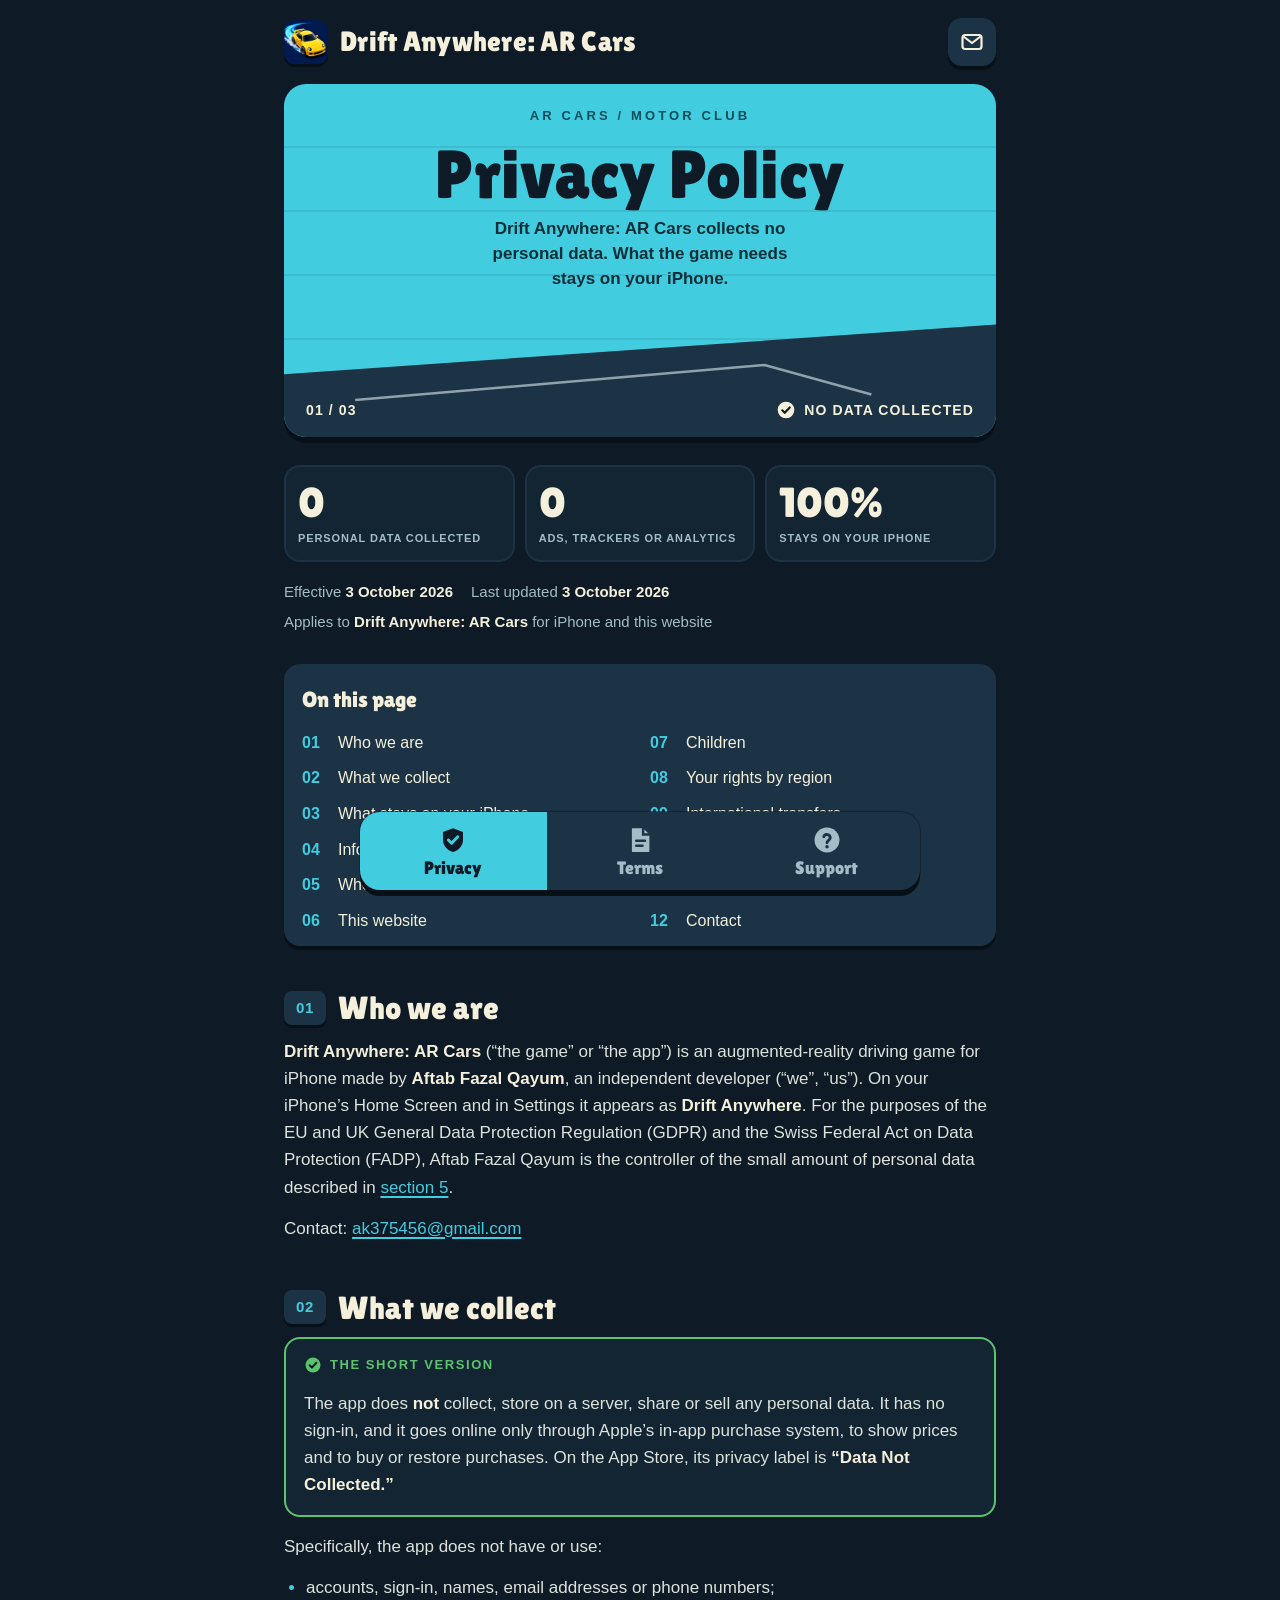
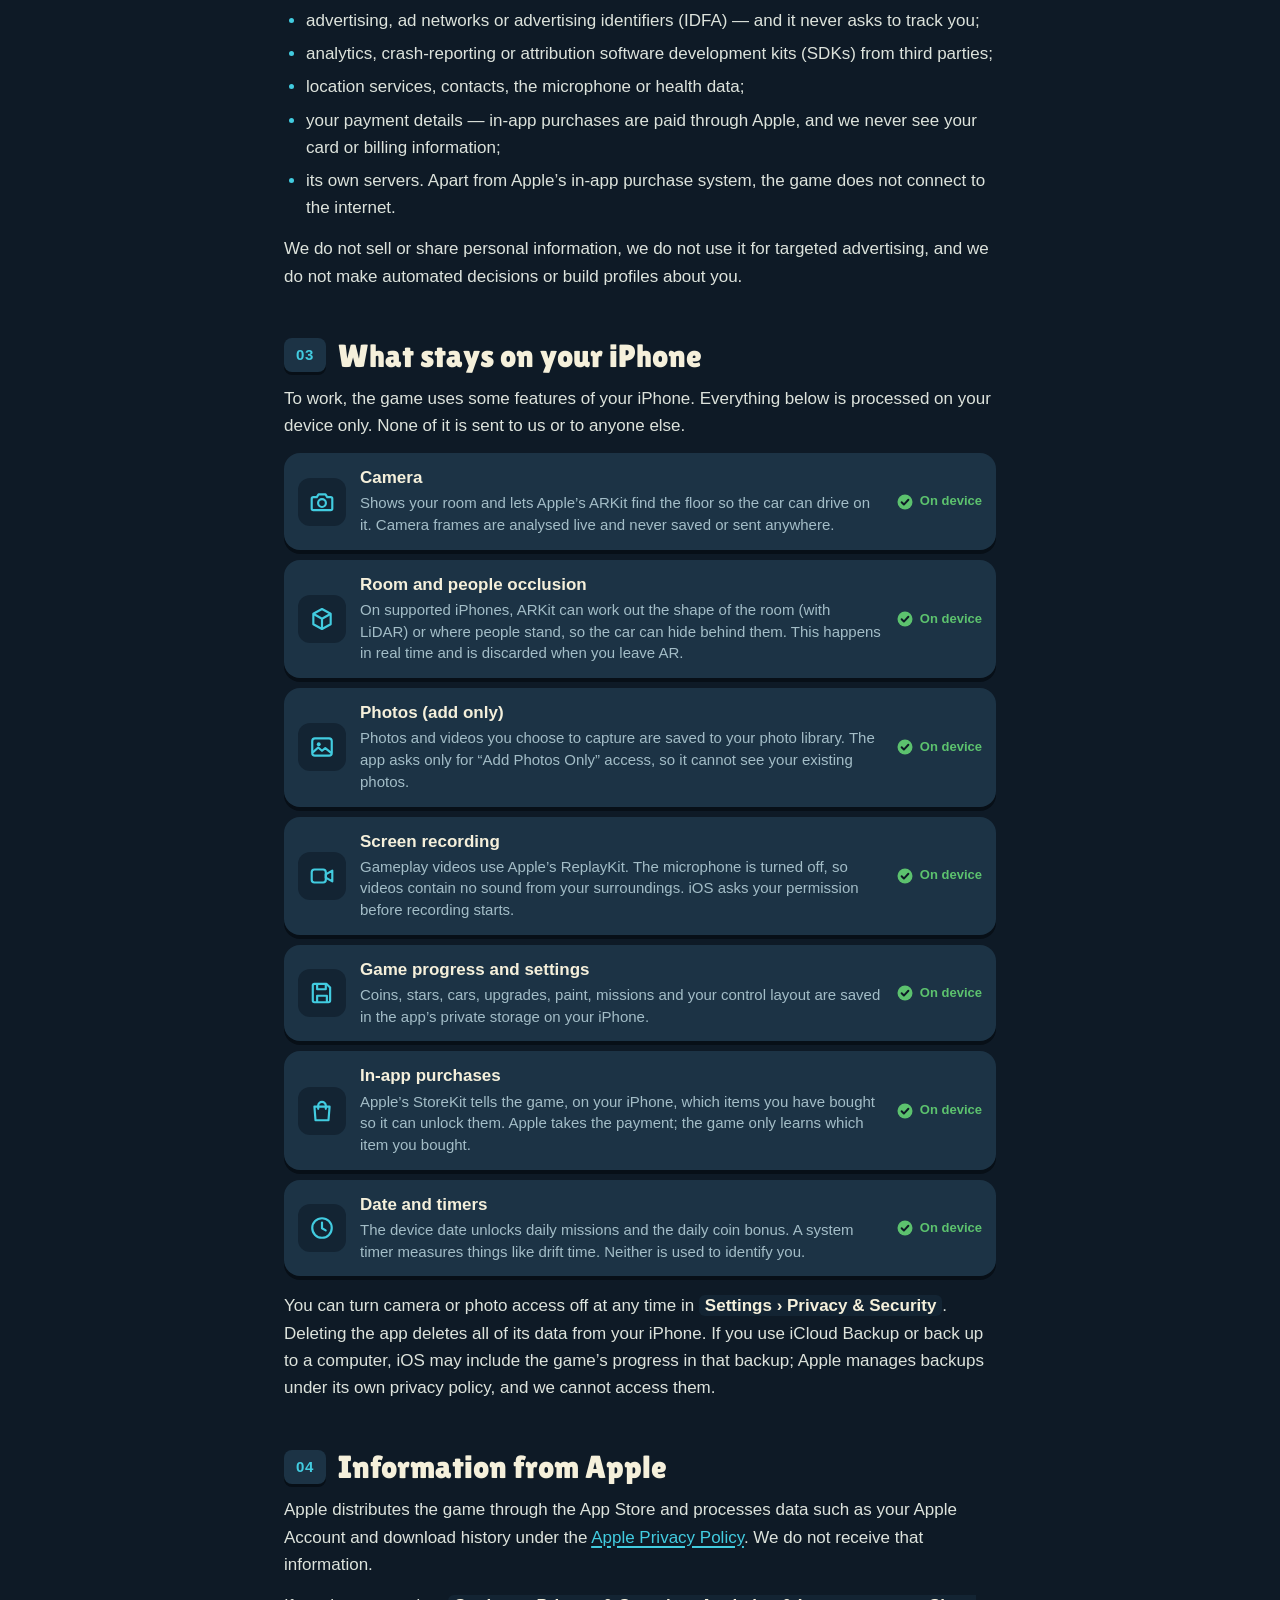
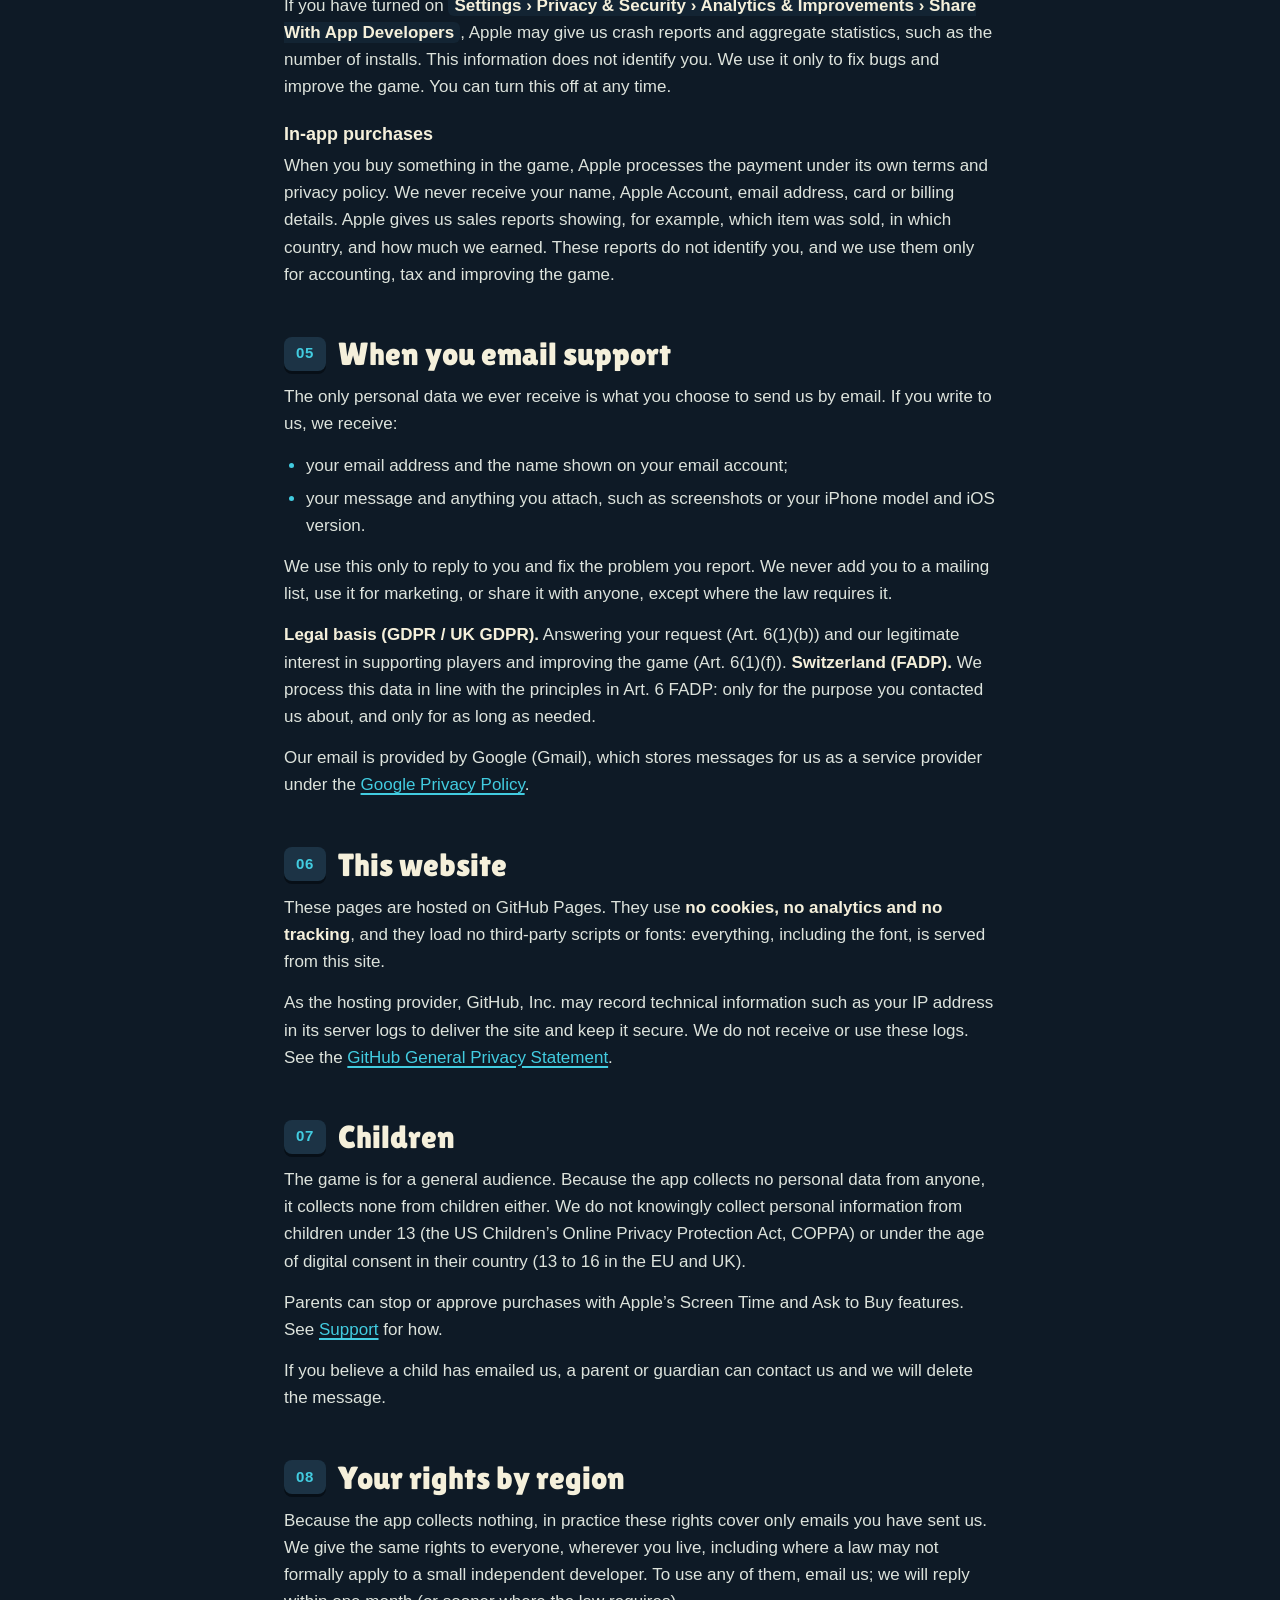
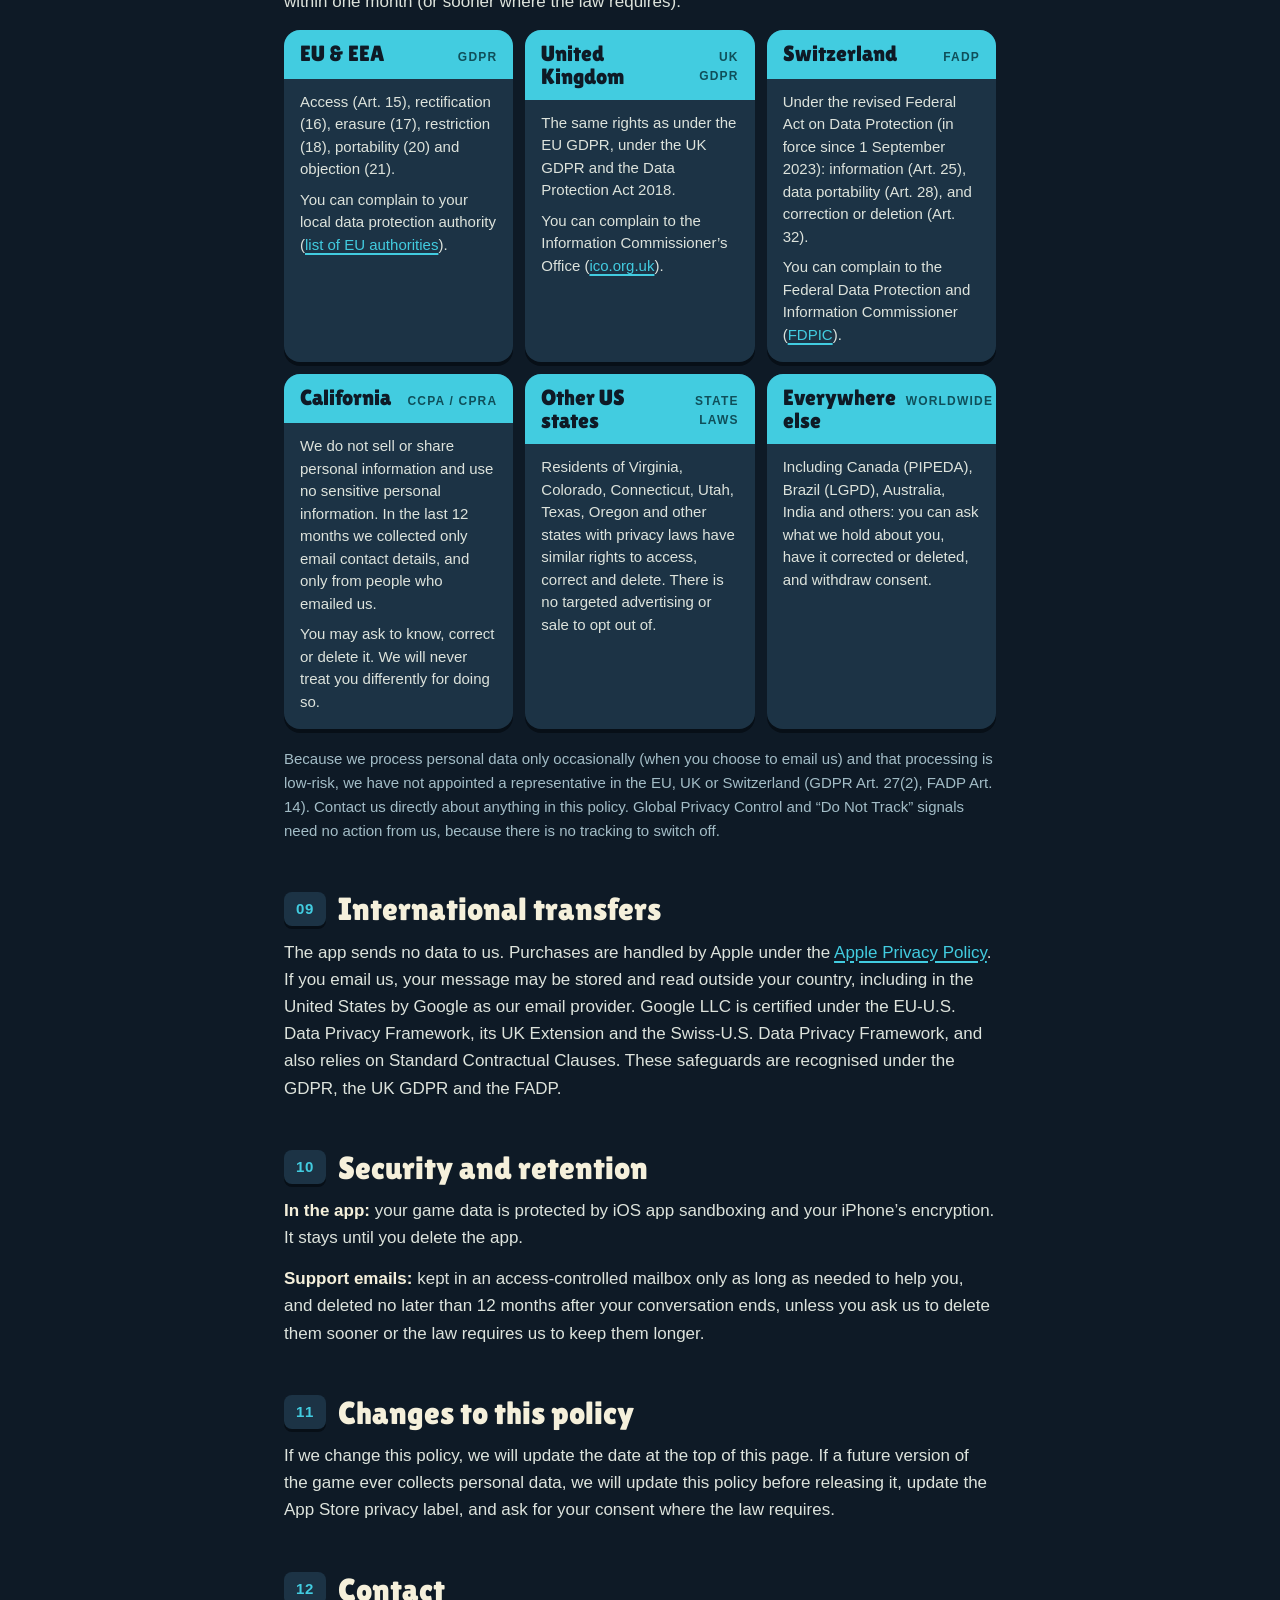
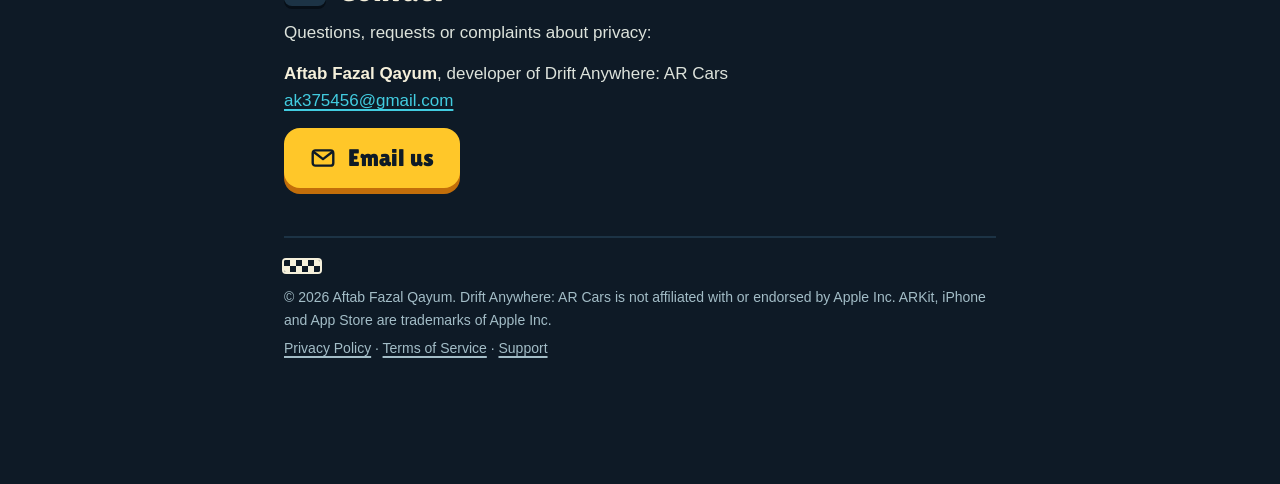
==== commit d3a79e19: "Use the new Home Screen name, Drift Anywhere The app now shows as Drift Anywhere on the Home Screen " ====
--- a/privacy-policy.html
+++ b/privacy-policy.html
@@ -4,7 +4,7 @@
   <meta charset="utf-8">
   <meta name="viewport" content="width=device-width, initial-scale=1, viewport-fit=cover">
   <title>Privacy Policy · Drift Anywhere: AR Cars</title>
-  <meta name="description" content="Drift Anywhere: AR Cars (Drive AR) collects no personal data. Everything the game uses — camera, progress, settings — stays on your iPhone. GDPR, UK GDPR, Swiss FADP and CCPA information inside.">
+  <meta name="description" content="Drift Anywhere: AR Cars collects no personal data. Everything the game uses — camera, progress, settings — stays on your iPhone. GDPR, UK GDPR, Swiss FADP and CCPA information inside.">
   <meta name="theme-color" content="#0e1a26">
   <meta name="color-scheme" content="dark">
   <link rel="icon" type="image/png" href="assets/favicon.png">
@@ -69,7 +69,7 @@
     <ul class="meta">
       <li>Effective <b>3 October 2026</b></li>
       <li>Last updated <b>3 October 2026</b></li>
-      <li>Applies to <b>Drift Anywhere: AR Cars</b> for iPhone (“Drive AR” on your Home Screen) and this website</li>
+      <li>Applies to <b>Drift Anywhere: AR Cars</b> for iPhone and this website</li>
     </ul>
 
     <nav class="toc" aria-labelledby="toc-title">
@@ -93,7 +93,7 @@
     <article class="doc">
       <section id="who">
         <h2><span class="num">01</span>Who we are</h2>
-        <p><strong>Drift Anywhere: AR Cars</strong> (“the game” or “the app”) is an augmented-reality driving game for iPhone made by <strong>Aftab Fazal Qayum</strong>, an independent developer (“we”, “us”). On your iPhone’s Home Screen and in Settings it appears as <strong>Drive AR</strong>. For the purposes of the EU and UK General Data Protection Regulation (GDPR) and the Swiss Federal Act on Data Protection (FADP), Aftab Fazal Qayum is the controller of the small amount of personal data described in <a href="#email">section 5</a>.</p>
+        <p><strong>Drift Anywhere: AR Cars</strong> (“the game” or “the app”) is an augmented-reality driving game for iPhone made by <strong>Aftab Fazal Qayum</strong>, an independent developer (“we”, “us”). On your iPhone’s Home Screen and in Settings it appears as <strong>Drift Anywhere</strong>. For the purposes of the EU and UK General Data Protection Regulation (GDPR) and the Swiss Federal Act on Data Protection (FADP), Aftab Fazal Qayum is the controller of the small amount of personal data described in <a href="#email">section 5</a>.</p>
         <p>Contact: <a href="mailto:ak375456@gmail.com">ak375456@gmail.com</a></p>
       </section>
 
@@ -268,7 +268,7 @@
 
     <footer class="foot">
       <div class="finish" aria-hidden="true"></div>
-      <p>© 2026 Aftab Fazal Qayum. Drift Anywhere: AR Cars (“Drive AR” on your Home Screen) is not affiliated with or endorsed by Apple Inc. ARKit, iPhone and App Store are trademarks of Apple Inc.</p>
+      <p>© 2026 Aftab Fazal Qayum. Drift Anywhere: AR Cars is not affiliated with or endorsed by Apple Inc. ARKit, iPhone and App Store are trademarks of Apple Inc.</p>
       <p><a href="privacy-policy.html">Privacy Policy</a> · <a href="terms-of-service.html">Terms of Service</a> · <a href="support.html">Support</a></p>
     </footer>
   </main>
